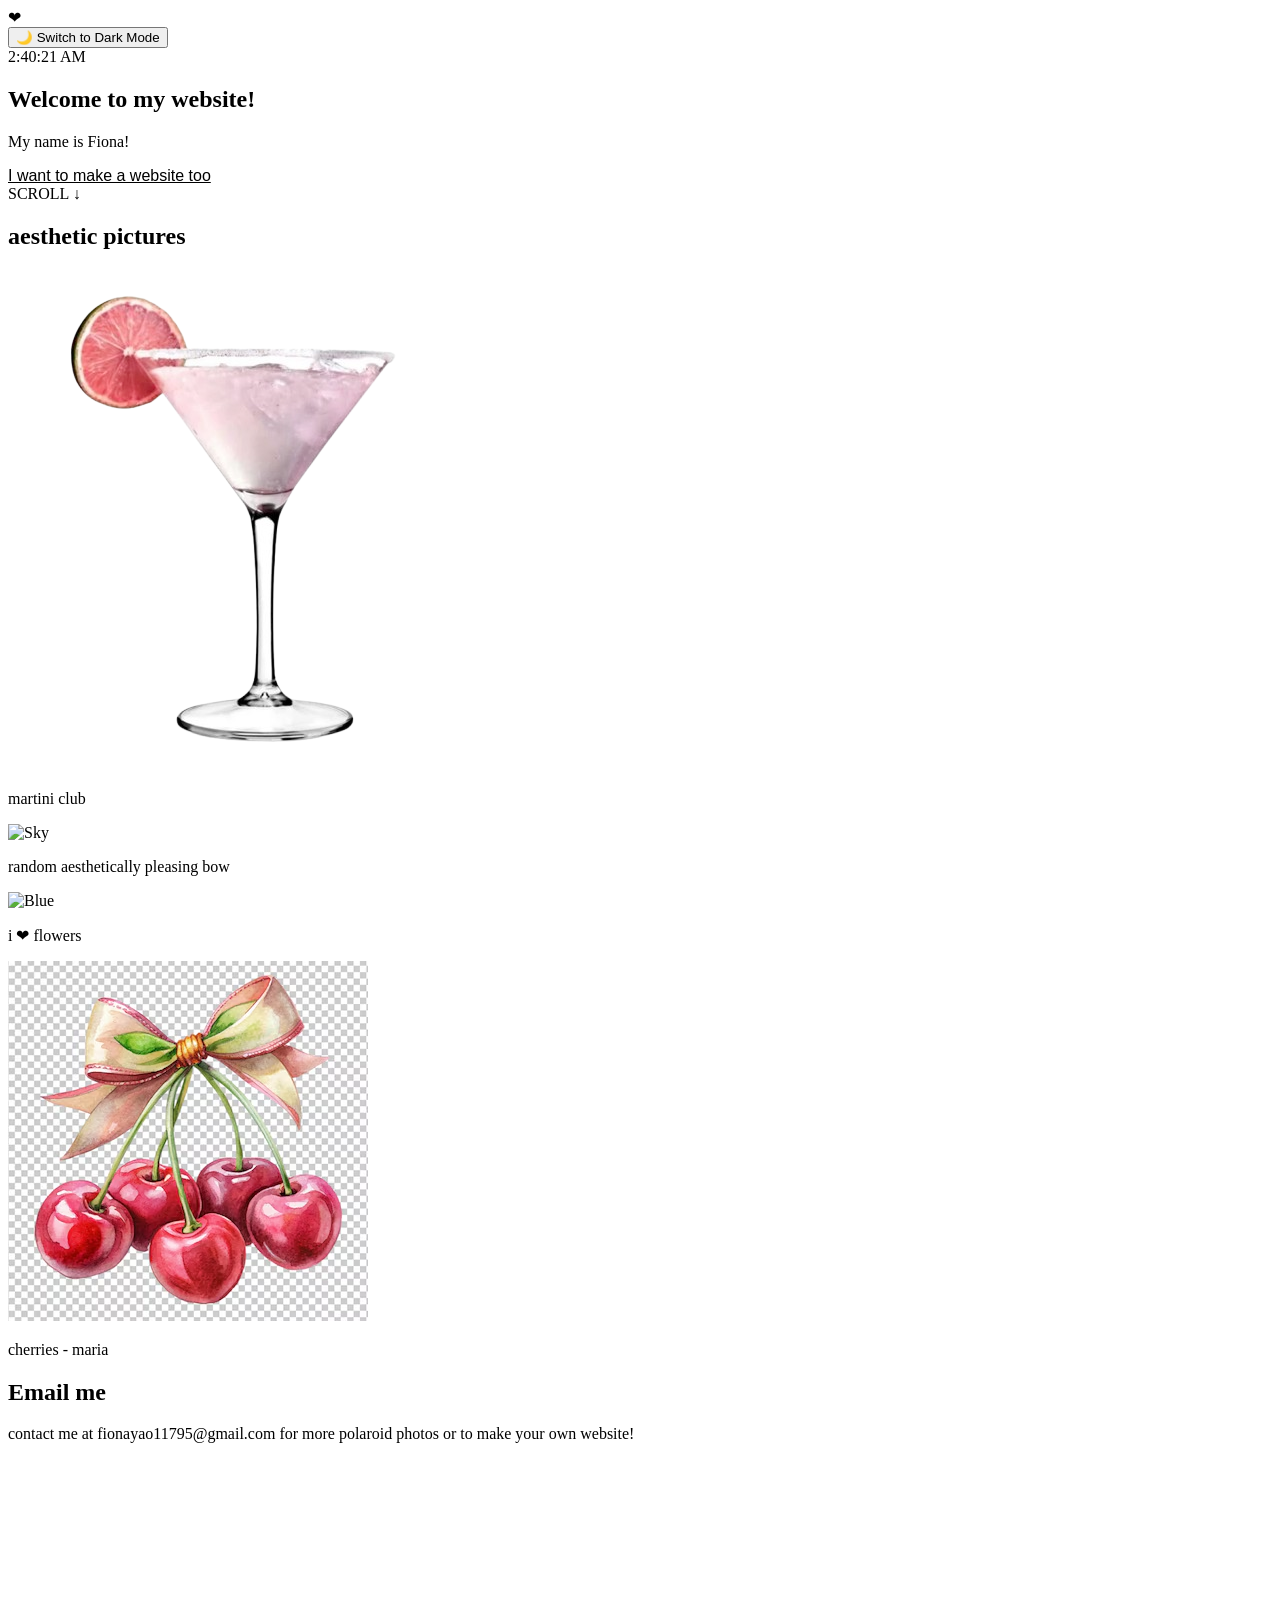
==== index.html @ e1b93226 "Update index.html" ====
<!DOCTYPE html>
<html lang="en">
<head>
    <meta charset="UTF-8">
    <title>Fiona's Website</title>
    <link rel="stylesheet" href="style.css">
    <link rel="icon" type="image/png" href="red_bow_nobg.png">
    <style>
    </style>
</head>
<body>
    <div id="heart-cursor">❤︎</div>
    <div class="theme-switch-wrapper">
    <button id="theme-toggle" class="theme-btn">🌙 Switch to Dark Mode</button>
    </div>
    <div id="digital-clock" class="glass-widget">00:00:00</div>
    <section class="bg-pink">
        <h1>Welcome to my website!</h1>
        <p>My name is Fiona!</p>
        <a href="#next" class="btn" style="font-family: Verdana, Geneva, Tahoma, sans-serif;color: black;">I want to make a website too</a>
        <div class="scroll-hint">SCROLL ↓</div>
    </section>
    <section>
        <h2>aesthetic pictures</h2>
      <div class="gallery-container">
    <!-- Polaroid 1 -->
    <div class="polaroid tilt-left">
        <img src="martini.png" alt="Summer">
        <p class="caption">martini club</p>
    </div>

    <!-- Polaroid 2 -->
    <div class="polaroid tilt-right">
        <img src="red_bow_nobg.png" alt="Sky">
        <p class="caption">random aesthetically pleasing bow</p>
    </div>

    <!-- Polaroid 3 -->
    <div class="polaroid tilt-left">
        <img src="flower.png" alt="Blue">
        <p class="caption">i ❤︎ flowers</p>
    </div>

    <!-- Polaroid 4 -->
    <div class="polaroid tilt-right">
        <img src="fourcherries_maria.png" alt="Sky">
        <p class="caption">cherries - maria</p>
    </div>

</div>
    </section>

    <section id="next" class="bg-sky">
        <div class="floating-box">
            <h2>Email me</h2>
            <p>contact me at fionayao11795@gmail.com for more polaroid photos or to make your own website!</p>
        </div>

        <div class="ocean">
  <svg class="waves" xmlns="http://www.w3.org" viewBox="0 24 150 28" preserveAspectRatio="none" shape-rendering="auto">
    <defs>
      <path id="gentle-wave" d="M-160 44c30 0 58-18 88-18s 58 18 88 18 58-18 88-18 58 18 88 18 v44h-352z" />
    </defs>
    <g class="parallax">
      <use href="#gentle-wave" x="48" y="0" fill="rgba(255,255,255,0.7" />
      <use href="#gentle-wave" x="48" y="3" fill="rgba(255,255,255,0.5)" />
      <use href="#gentle-wave" x="48" y="5" fill="rgba(255,255,255,0.3)" />
      <use href="#gentle-wave" x="48" y="7" fill="#fff" />
    </g>
  </svg>
</div>


    <script>
    const toggleBtn = document.getElementById('theme-toggle');
const body = document.body;

toggleBtn.addEventListener('click', () => {
    body.classList.toggle('dark-mode');
    
    // Update button text based on mode
    if (body.classList.contains('dark-mode')) {
        toggleBtn.innerText = "☀️ Switch to Light Mode";
    } else {
        toggleBtn.innerText = "🌙 Switch to Dark Mode";
    }
});
setInterval(() => {
    document.getElementById('digital-clock').innerText = new Date().toLocaleTimeString();
}, 1000);

const heart = document.getElementById('heart-cursor');

    document.addEventListener('mousemove', (e) => {
        // We subtract 12 (half of the 24px font size) to center it exactly
        heart.style.transform = `translate(${e.clientX - 12}px, ${e.clientY - 12}px)`;
    });

    // Optional: Make it react to buttons
    document.querySelectorAll('button, a, .btn').forEach(elem => {
        elem.addEventListener('mouseenter', () => heart.classList.add('heart-grow'));
        elem.addEventListener('mouseleave', () => heart.classList.remove('heart-grow'));
    });
    // Add this inside your existing <script>
document.querySelectorAll('.polaroid').forEach(item => {
    item.addEventListener('mouseenter', () => heart.style.fontSize = "40px");
    item.addEventListener('mouseleave', () => heart.style.fontSize = "24px");
});
    </script>
</body>
</html>
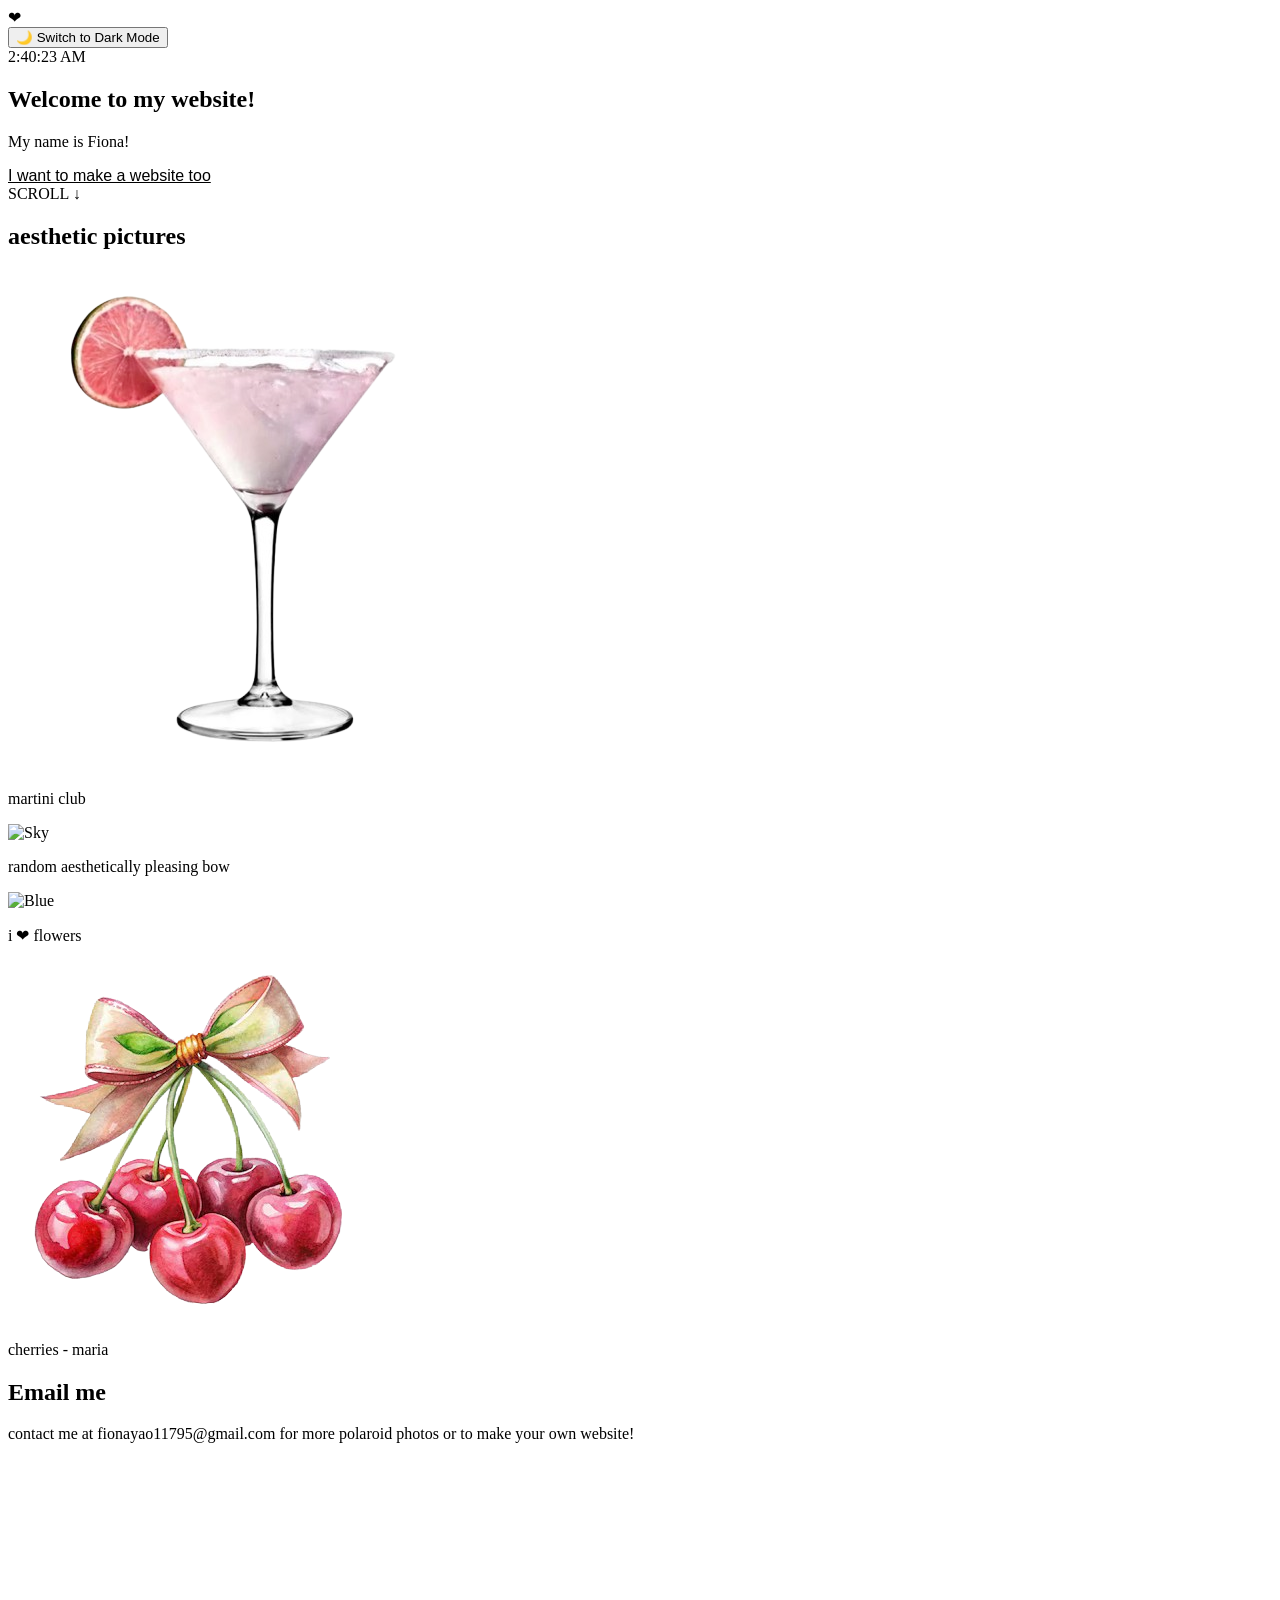
==== commit edc8806d: "Update index.html" ====
--- a/index.html
+++ b/index.html
@@ -43,7 +43,7 @@
 
     <!-- Polaroid 4 -->
     <div class="polaroid tilt-right">
-        <img src="fourcherries_maria.png" alt="Sky">
+        <img src="fourcherries_maria_nobg.png" alt="Sky">
         <p class="caption">cherries - maria</p>
     </div>
 
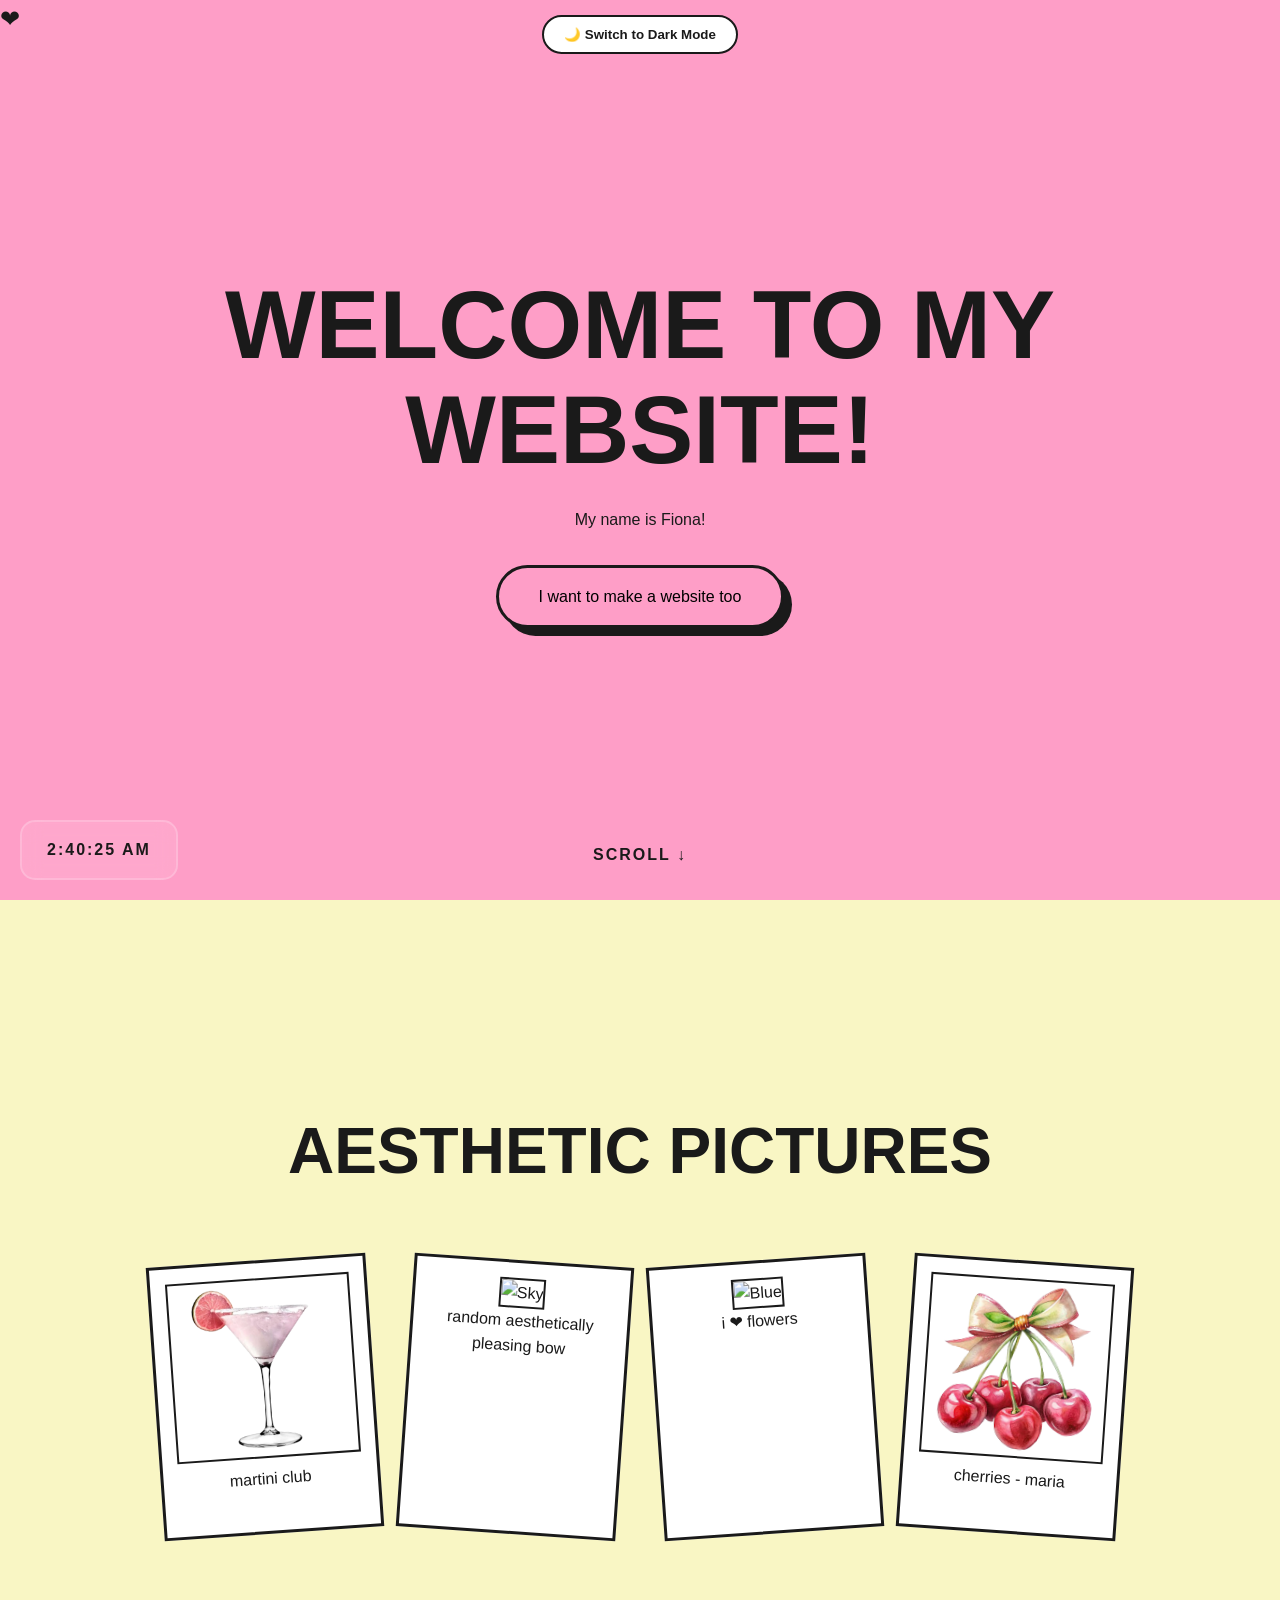
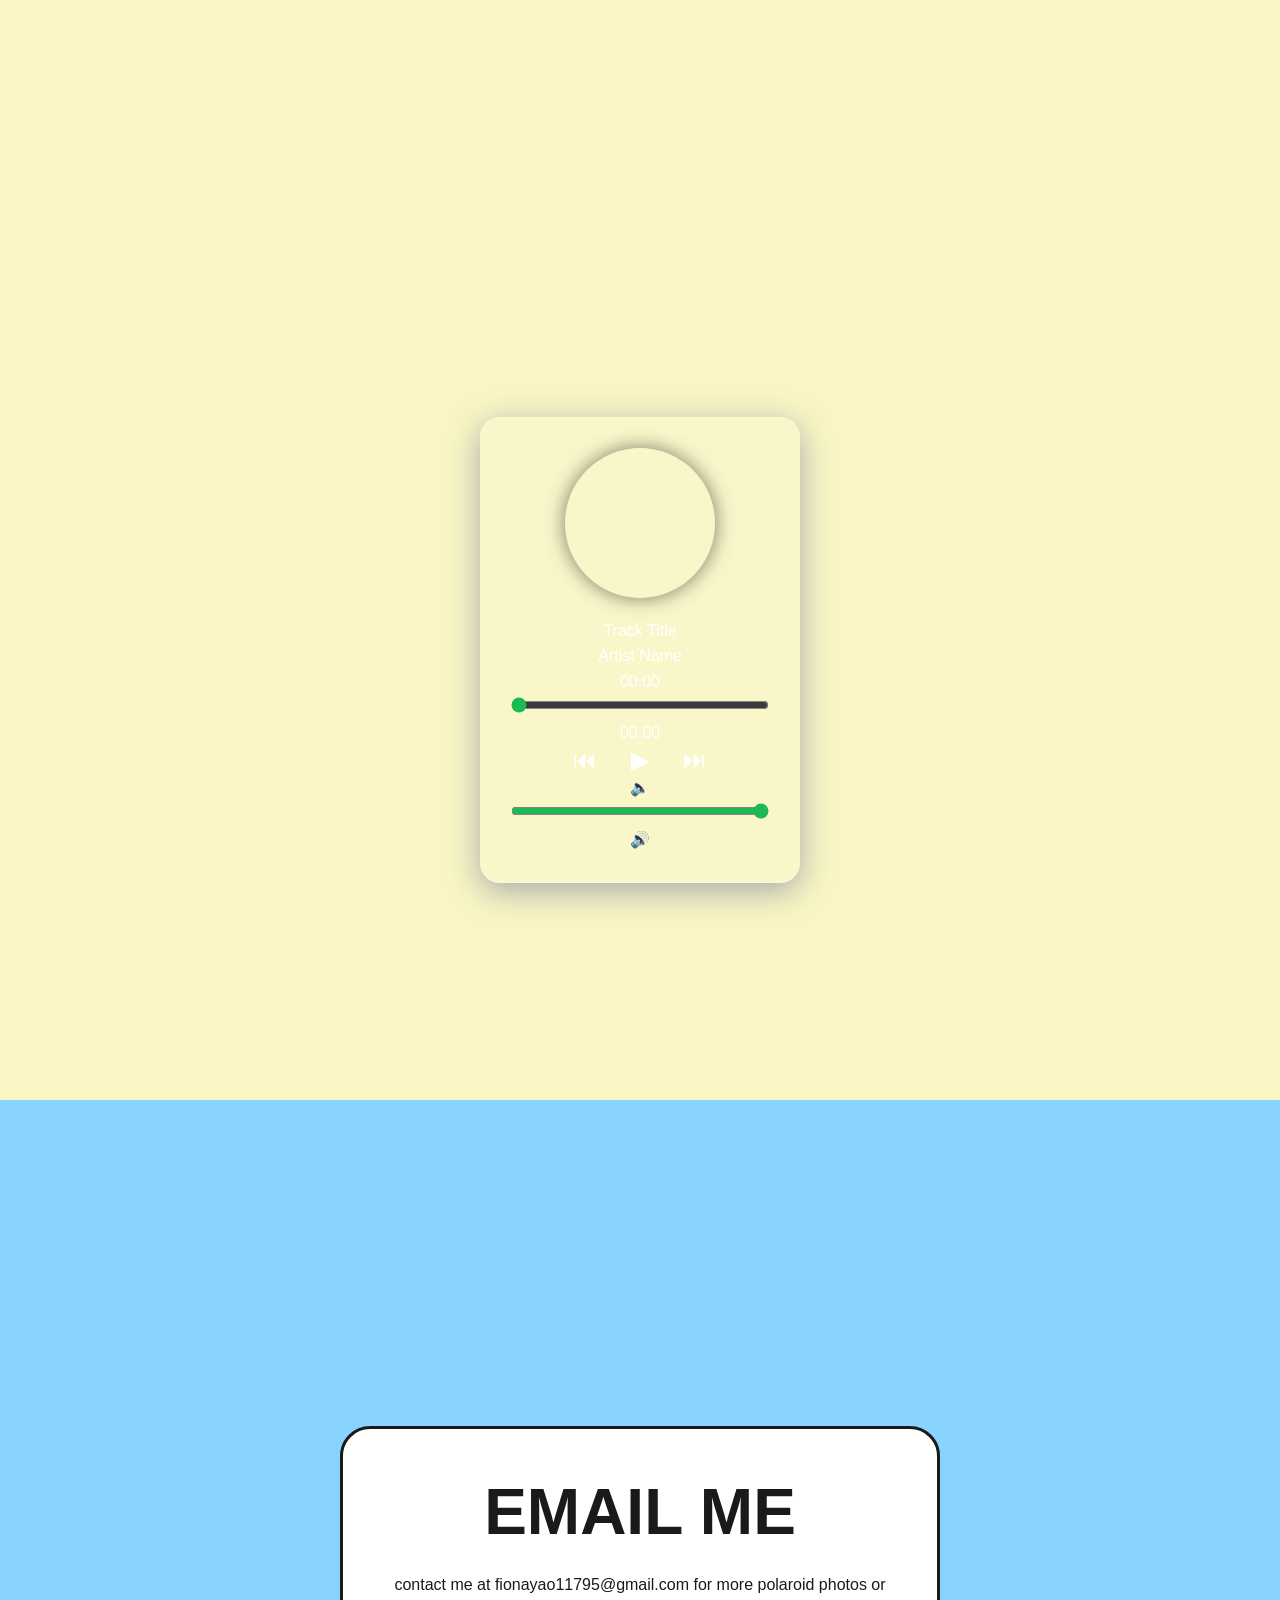
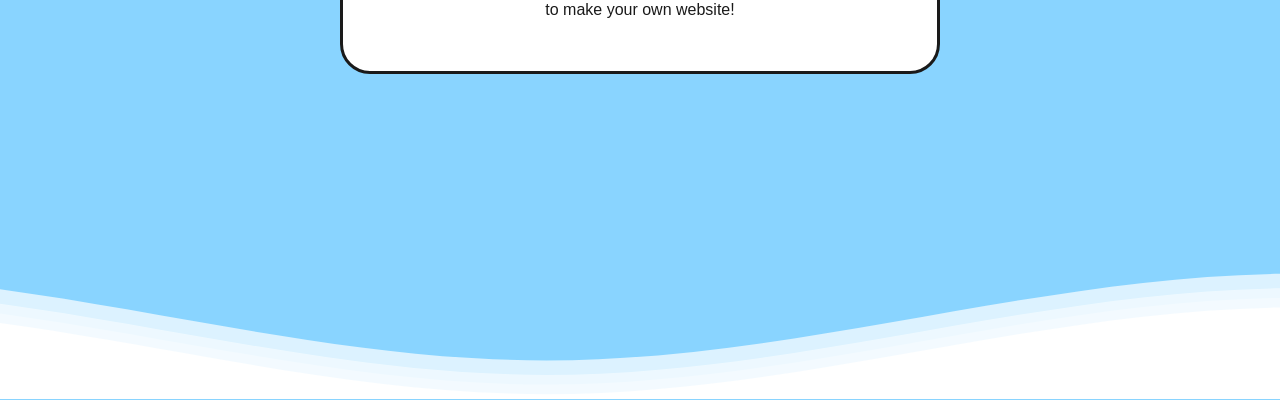
==== commit fc46178d: "Update index.html" ====
--- a/index.html
+++ b/index.html
@@ -48,6 +48,41 @@
     </div>
 
 </div>
+    </section>
+
+    <section>
+        <div class="mp3-player">
+  <!-- Track Info -->
+  <div class="details">
+    <div class="track-art"></div>
+    <div class="track-name">Track Title</div>
+    <div class="track-artist">Artist Name</div>
+  </div>
+
+  <!-- Progress Bar & Time -->
+  <div class="slider-container">
+    <span id="current-time">00:00</span>
+    <input type="range" id="seek-slider" min="0" max="100" value="0">
+    <span id="duration-time">00:00</span>
+  </div>
+
+  <!-- Controls -->
+  <div class="buttons">
+    <button id="prev-btn">⏮</button>
+    <button id="playpause-btn">▶</button>
+    <button id="next-btn">⏭</button>
+  </div>
+
+  <!-- Volume -->
+  <div class="volume-container">
+    <span>🔈</span>
+    <input type="range" id="volume-slider" min="0" max="100" value="100">
+    <span>🔊</span>
+  </div>
+
+  <audio id="main-audio" src="your-song.mp3"></audio>
+</div>
+
     </section>
 
     <section id="next" class="bg-sky">
@@ -106,6 +141,53 @@
     item.addEventListener('mouseenter', () => heart.style.fontSize = "40px");
     item.addEventListener('mouseleave', () => heart.style.fontSize = "24px");
 });
+    const audio = document.getElementById('main-audio');
+const playBtn = document.getElementById('playpause-btn');
+const seekSlider = document.getElementById('seek-slider');
+const volumeSlider = document.getElementById('volume-slider');
+const currentTimeDisplay = document.getElementById('current-time');
+const durationDisplay = document.getElementById('duration-time');
+
+// Play/Pause toggle
+playBtn.addEventListener('click', () => {
+    if (audio.paused) {
+        audio.play();
+        playBtn.textContent = '⏸';
+    } else {
+        audio.pause();
+        playBtn.textContent = '▶';
+    }
+});
+
+// Update seek slider and time as song plays
+audio.addEventListener('timeupdate', () => {
+    const position = audio.currentTime / audio.duration;
+    seekSlider.value = position * 100;
+    
+    // Format time (MM:SS)
+    let curMins = Math.floor(audio.currentTime / 60);
+    let curSecs = Math.floor(audio.currentTime - curMins * 60);
+    currentTimeDisplay.textContent = `${curMins}:${curSecs < 10 ? '0' + curSecs : curSecs}`;
+});
+
+// Seek when user drags slider
+seekSlider.addEventListener('input', () => {
+    const seekTo = audio.duration * (seekSlider.value / 100);
+    audio.currentTime = seekTo;
+});
+
+// Volume control
+volumeSlider.addEventListener('input', () => {
+    audio.volume = volumeSlider.value / 100;
+});
+
+// Load duration once metadata is ready
+audio.addEventListener('loadedmetadata', () => {
+    let durMins = Math.floor(audio.duration / 60);
+    let durSecs = Math.floor(audio.duration - durMins * 60);
+    durationDisplay.textContent = `${durMins}:${durSecs < 10 ? '0' + durSecs : durSecs}`;
+});
+
     </script>
 </body>
 </html>
--- a/style.css
+++ b/style.css
@@ -0,0 +1,320 @@
+/* 1. FIXED FONT IMPORT */
+@import url('https://fonts.googleapis.com');
+
+/* 2. VARIABLES & DARK MODE LOGIC */
+:root {
+    --bg-color: #F9F6C4;
+    --text-color: #1a1a1a;
+    --card-bg: #ffffff;
+    --pink-bg: #FE9EC7; /* Pink for Light Mode */
+    --sky-bg: #89D4FF;
+    --blue-bg: #44ACFF;
+    --dark: #1a1a1a;
+}
+
+body.dark-mode {
+    --bg-color: #1a1a1a;
+    --text-color: #F9F6C4;
+    --card-bg: #2d2d2d;
+    --pink-bg: #8c4a65; /* Darker Pink for Dark Mode */
+    --sky-bg: #3b5d70;  /* Darker Sky for Dark Mode */
+    --blue-bg: #1e4a6e;
+    --dark: #F9F6C4;
+}
+
+
+/* 3. RESET & BASE */
+* {
+    margin: 0;
+    padding: 0;
+    box-sizing: border-box;
+}
+
+html {
+    scroll-behavior: smooth;
+}
+
+body {
+    background-color: var(--bg-color);
+    color: var(--text-color);
+    font-family: 'DM Sans', sans-serif;
+    line-height: 1.6;
+    text-align: center;
+    transition: background-color 0.3s, color 0.3s;
+}
+
+/* 4. THEME TOGGLE UI (Top of page)*/ 
+.theme-switch-wrapper {
+    position: fixed;
+    top: 0;
+    width: 100%;
+    padding: 15px;
+    z-index: 1000;
+    display: flex;
+    justify-content: center;
+}
+
+.theme-btn {
+    padding: 10px 20px;
+    cursor: pointer;
+    border-radius: 50px;
+    border: 2px solid var(--dark);
+    background: var(--card-bg);
+    color: var(--text-color);
+    font-family: 'DM Sans', sans-serif;
+    font-weight: bold;
+    transition: 0.3s;
+}
+
+/* 5. HEADINGS */
+h1, h2, h3 {
+    font-family: 'Climate Crisis', sans-serif;
+    text-transform: uppercase;
+    color: var(--blue);
+    margin-bottom: 1.5rem;
+    line-height: 1.1;
+}
+
+h1 { font-size: clamp(3rem, 10vw, 6rem); }
+h2 { font-size: clamp(2rem, 6vw, 4rem); color: var(--pink); }
+
+/* 6. THE BUTTON (Your Original Styling) */
+.btn {
+    display: inline-block;
+    margin-top: 2rem;
+    padding: 1rem 2.5rem;
+    font-family: 'Climate Crisis', sans-serif;
+    background-color: var(--pink-bg);
+    color: white;
+    text-decoration: none;
+    border-radius: 50px;
+    border: 3px solid var(--dark); /* Linked to theme */
+    box-shadow: 8px 8px 0px var(--dark); /* Linked to theme */
+    transition: all 0.3s cubic-bezier(0.175, 0.885, 0.32, 1.275);
+    cursor: pointer;
+}
+
+.btn:hover {
+    transform: scale(1.1) rotate(-3deg);
+    background-color: var(--sky-bg);
+    box-shadow: 12px 12px 0px var(--dark);
+    color: var(--text-color);
+}
+
+/* 7. LAYOUT & EFFECTS */
+section {
+    min-height: 100vh;
+    display: flex;
+    flex-direction: column;
+    justify-content: center;
+    align-items: center;
+    padding: 2rem;
+    position: relative;
+    background-color: var(--bg-color); /* Default */
+    transition: background-color 0.3s;
+}
+
+/* Specific Section Colors that respond to Dark Mode */
+.bg-pink { background-color: var(--pink-bg); }
+.bg-sky  { background-color: var(--sky-bg); }
+.bg-blue { background-color: var(--blue-bg); color: white; }
+@keyframes float {
+    0%, 100% { transform: translateY(0px); }
+    50% { transform: translateY(-20px); }
+}
+
+.floating-box {
+    background: var(--card-bg);
+    padding: 3rem;
+    border-radius: 30px;
+    box-shadow: 20px 20px 0px var(--blue);
+    border: 3px solid var(--dark);
+    max-width: 600px;
+    animation: float 4s ease-in-out infinite;
+}
+
+.scroll-hint {
+    position: absolute;
+    bottom: 2rem;
+    font-family: 'DM Sans', sans-serif;
+    font-weight: 900;
+    letter-spacing: 2px;
+    color: var(--text-color);
+    animation: bounce 2s infinite;
+}
+
+@keyframes bounce {
+    0%, 20%, 50%, 80%, 100% { transform: translateY(0); }
+    40% { transform: translateY(-10px); }
+}
+
+/* Container for the waves */
+.ocean {
+  width: 100%;
+  position: absolute;
+  bottom: 0;
+  left: 0;
+  background: transparent;
+}
+
+.waves {
+  position: relative;
+  width: 100%;
+  height: 15vh; /* Height of the wave line */
+  margin-bottom: -7px; /* Fixes tiny gaps at the bottom */
+  min-height: 100px;
+  max-height: 150px;
+}
+
+/* Animation for the wave layers */
+.parallax > use {
+  animation: move-forever 25s cubic-bezier(.55,.5,.45,.5) infinite;
+}
+
+/* Different speeds for each layer */
+.parallax > use:nth-child(1) { animation-delay: -2s; animation-duration: 7s; }
+.parallax > use:nth-child(2) { animation-delay: -3s; animation-duration: 10s; }
+.parallax > use:nth-child(3) { animation-delay: -4s; animation-duration: 13s; }
+.parallax > use:nth-child(4) { animation-delay: -5s; animation-duration: 20s; }
+
+@keyframes move-forever {
+  0% { transform: translate3d(-90px, 0, 0); }
+  100% { transform: translate3d(85px, 0, 0); }
+}
+
+/* DARK MODE FIX: Make the water match your theme background */
+body.dark-mode .parallax > use:nth-child(4) {
+  fill: var(--bg-color); /* The solid bottom wave matches the background */
+}
+body.dark-mode .parallax > use:nth-child(1),
+body.dark-mode .parallax > use:nth-child(2),
+body.dark-mode .parallax > use:nth-child(3) {
+  fill: rgba(255, 255, 255, 0.1); /* Subtle highlights in dark mode */
+}
+
+/* This container must wrap your whole page content or be a sibling to your sections */
+.scroll-track {
+    position: absolute;
+    top: 0;
+    right: 30px; /* Distance from the right edge */
+    height: 100%; /* Matches total height of all sections */
+    width: 60px;
+    pointer-events: none; /* Allows clicking things behind the track */
+}
+@keyframes glow-pulse {
+    0% { text-shadow: 0 0 5px var(--glow-color); }
+    50% { text-shadow: 0 0 20px var(--glow-color), 0 0 30px var(--glow-color); }
+    100% { text-shadow: 0 0 5px var(--glow-color); }
+}
+.glass-widget {
+    position: fixed;
+    bottom: 20px;
+    left: 20px;
+    padding: 15px 25px;
+    background: rgba(255, 255, 255, 0.1);
+    backdrop-filter: blur(10px);
+    border: 2px solid rgba(255, 255, 255, 0.2);
+    border-radius: 15px;
+    font-family: 'DM Sans', sans-serif;
+    font-weight: bold;
+    color: var(--text-color);
+    letter-spacing: 2px;
+    z-index: 1000;
+}
+
+#heart-cursor {
+    position: fixed;
+    top: 0;
+    left: 0;
+    font-size: 24px; /* Adjust size here */
+    pointer-events: none; /* Crucial: allows clicking through the heart */
+    z-index: 999999;
+    user-select: none;
+    /* This makes the movement feel "buttery" smooth */
+    transition: transform 0.1s linear; 
+    display: flex;
+    justify-content: center;
+    align-items: center;
+}
+
+/* Optional: Make the heart grow when hovering over any button or link */
+.heart-grow {
+    transform: scale(2);
+    filter: drop-shadow(0 0 10px var(--pink));
+}
+
+/* Container to align them side-by-side */
+.gallery-container {
+    display: flex;
+    flex-wrap: wrap; /* Allows them to wrap to the next line on mobile */
+    justify-content: center;
+    gap: 30px; /* Space between photos */
+    padding: 50px;
+}
+
+.polaroid {
+    background: white;
+    padding: 15px 15px 40px 15px;
+    border: 3px solid var(--dark);
+    box-shadow: 10px 10px 0px var(--pink);
+    transition: 0.3s cubic-bezier(0.175, 0.885, 0.32, 1.275);
+    width: 220px; /* Adjusted size to fit more */
+}
+
+/* Different tilts for variety */
+.tilt-left { transform: rotate(-4deg); }
+.tilt-right { transform: rotate(4deg); }
+
+.polaroid:hover {
+    transform: rotate(0deg) scale(1.1); /* Straightens and grows */
+    box-shadow: 15px 15px 0px var(--sky);
+    z-index: 10; /* Brings the hovered one to the front */
+}
+
+.polaroid img { 
+    width: 100%; 
+    height: 180px; 
+    object-fit: cover; /* Keeps images from looking squished */
+    border: 2px solid var(--dark); 
+}
+.mp3-player {
+  background: rgba(255, 255, 255, 0.1);
+  backdrop-filter: blur(10px);
+  border: 1px solid rgba(255, 255, 255, 0.2);
+  border-radius: 20px;
+  padding: 30px;
+  width: 320px;
+  text-align: center;
+  color: white;
+  box-shadow: 0 8px 32px 0 rgba(31, 38, 135, 0.37);
+}
+
+.track-art {
+  width: 150px;
+  height: 150px;
+  background-image: url('cover.jpg');
+  background-size: cover;
+  margin: 0 auto 20px;
+  border-radius: 50%;
+  box-shadow: 0 0 20px rgba(0,0,0,0.5);
+}
+
+input[type="range"] {
+  width: 100%;
+  cursor: pointer;
+  accent-color: #1db954; /* Branding color */
+}
+
+.buttons button {
+  background: none;
+  border: none;
+  color: white;
+  font-size: 24px;
+  margin: 0 15px;
+  cursor: pointer;
+  transition: transform 0.2s;
+}
+
+.buttons button:hover {
+  transform: scale(1.2);
+}
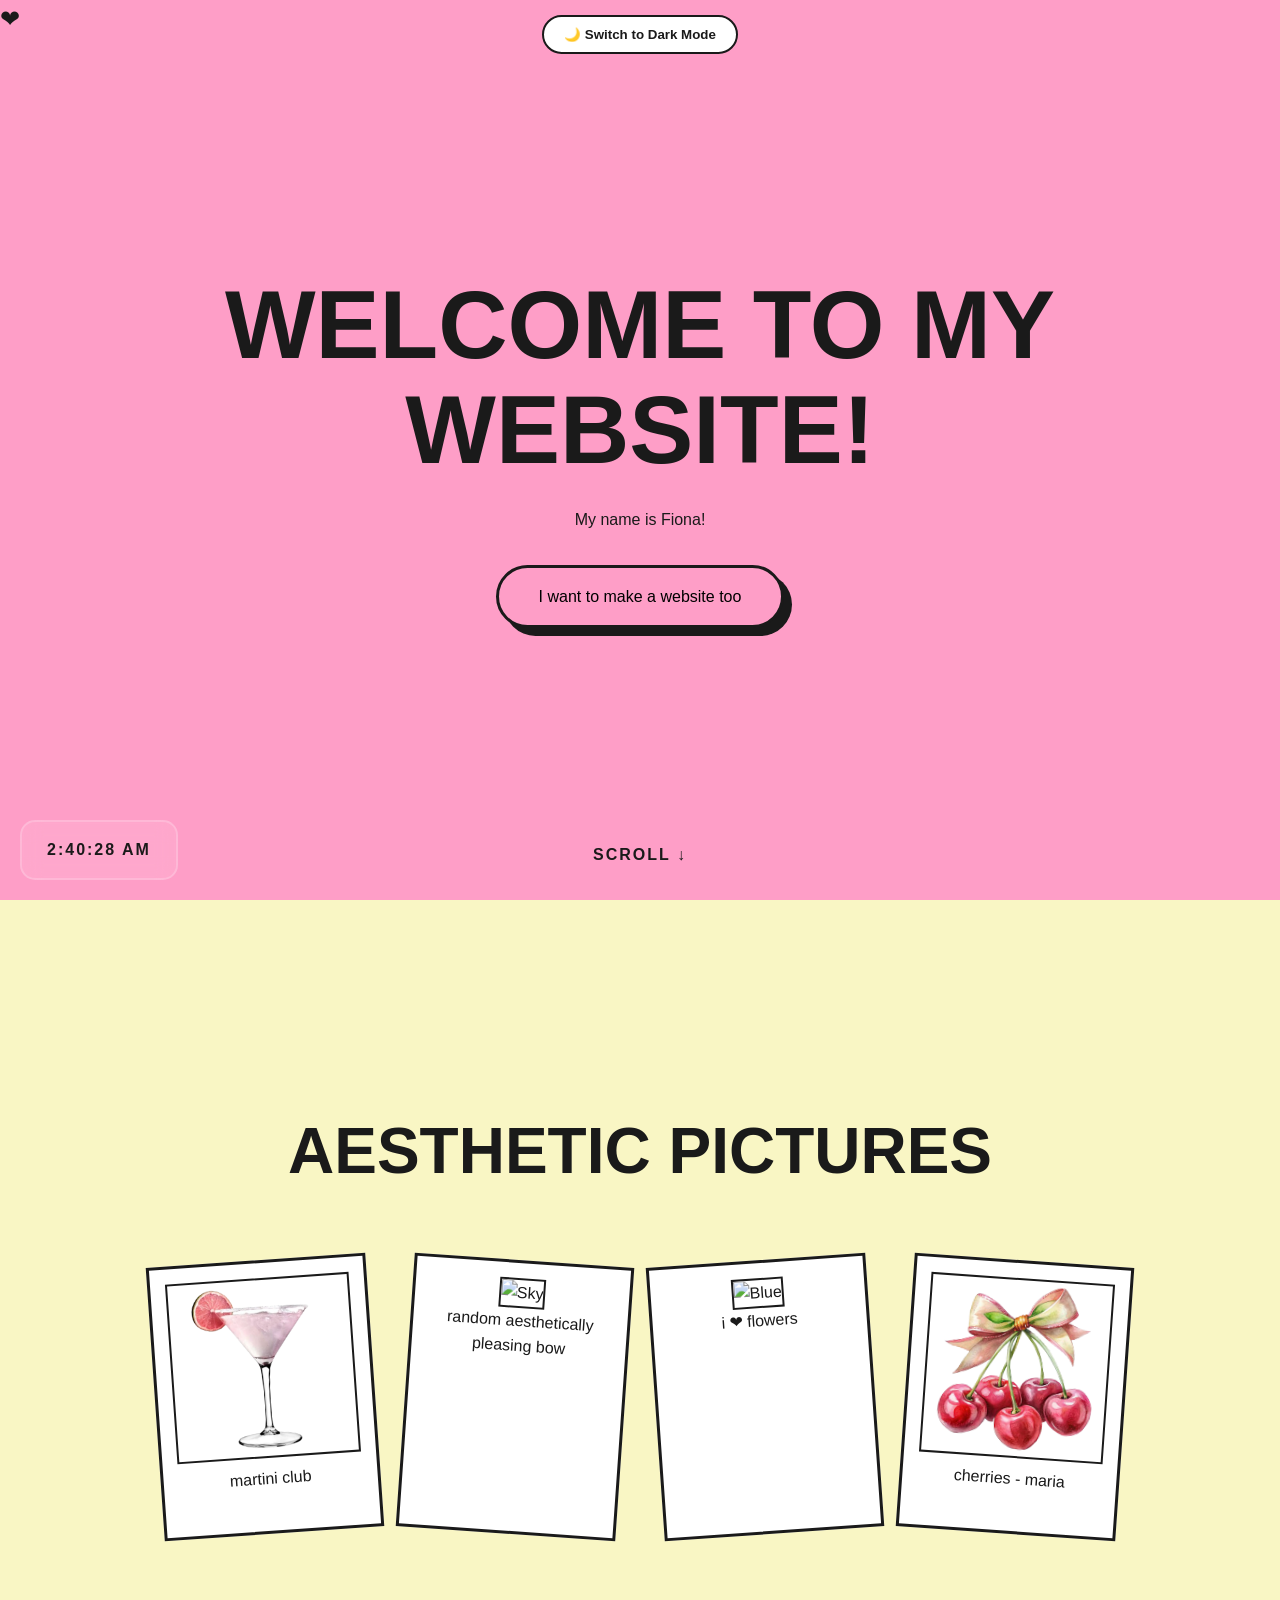
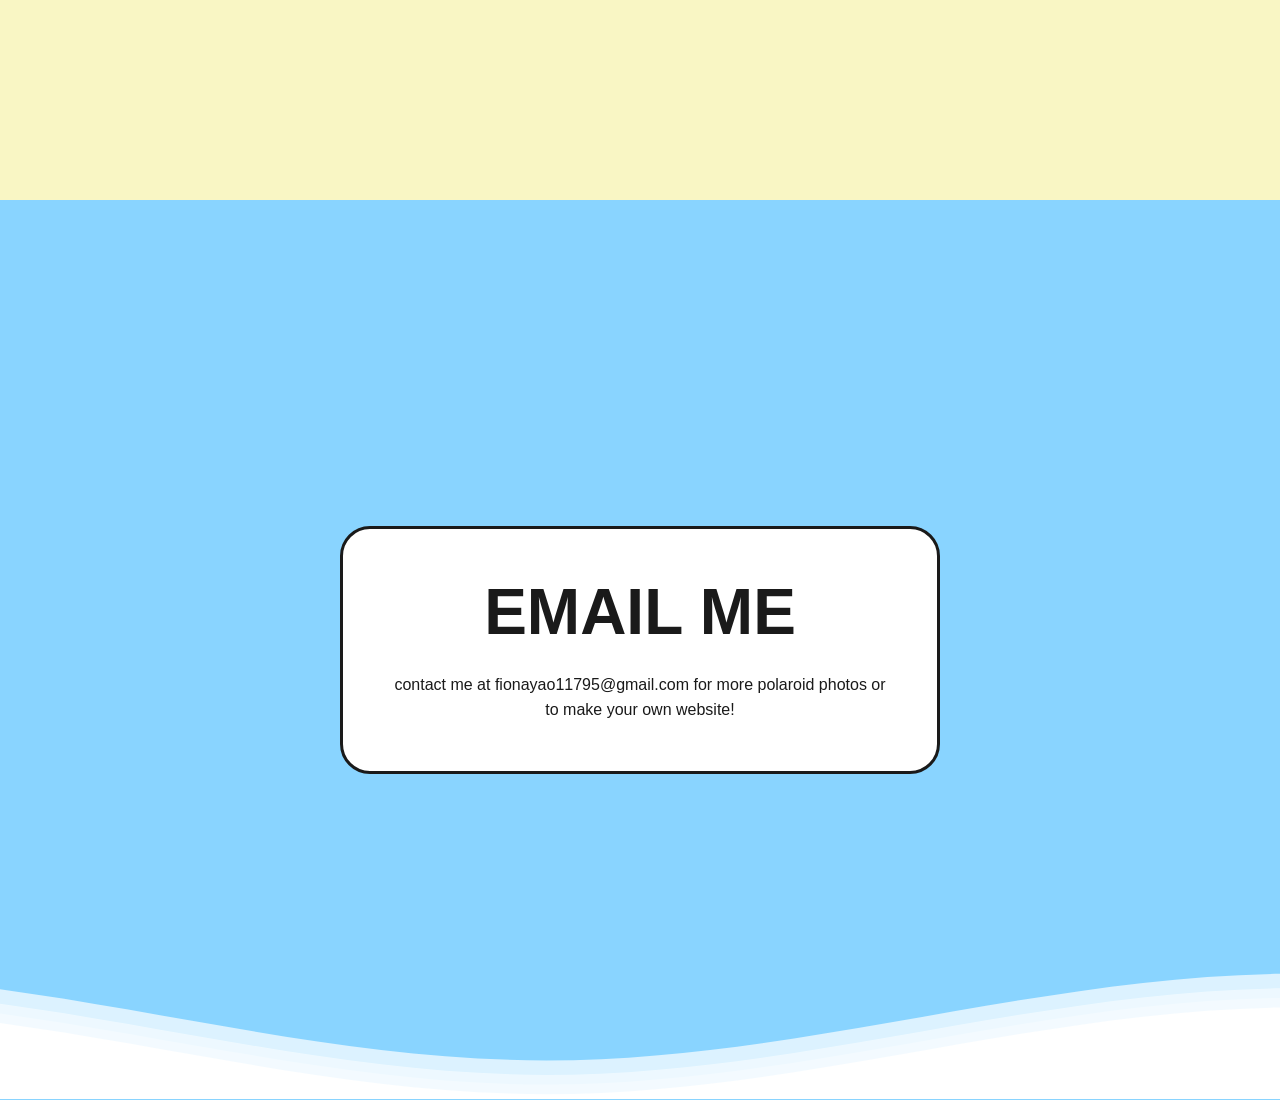
==== commit 67b7bfd6: "Update index.html" ====
--- a/index.html
+++ b/index.html
@@ -48,41 +48,6 @@
     </div>
 
 </div>
-    </section>
-
-    <section>
-        <div class="mp3-player">
-  <!-- Track Info -->
-  <div class="details">
-    <div class="track-art"></div>
-    <div class="track-name">Track Title</div>
-    <div class="track-artist">Artist Name</div>
-  </div>
-
-  <!-- Progress Bar & Time -->
-  <div class="slider-container">
-    <span id="current-time">00:00</span>
-    <input type="range" id="seek-slider" min="0" max="100" value="0">
-    <span id="duration-time">00:00</span>
-  </div>
-
-  <!-- Controls -->
-  <div class="buttons">
-    <button id="prev-btn">⏮</button>
-    <button id="playpause-btn">▶</button>
-    <button id="next-btn">⏭</button>
-  </div>
-
-  <!-- Volume -->
-  <div class="volume-container">
-    <span>🔈</span>
-    <input type="range" id="volume-slider" min="0" max="100" value="100">
-    <span>🔊</span>
-  </div>
-
-  <audio id="main-audio" src="your-song.mp3"></audio>
-</div>
-
     </section>
 
     <section id="next" class="bg-sky">
@@ -141,52 +106,6 @@
     item.addEventListener('mouseenter', () => heart.style.fontSize = "40px");
     item.addEventListener('mouseleave', () => heart.style.fontSize = "24px");
 });
-    const audio = document.getElementById('main-audio');
-const playBtn = document.getElementById('playpause-btn');
-const seekSlider = document.getElementById('seek-slider');
-const volumeSlider = document.getElementById('volume-slider');
-const currentTimeDisplay = document.getElementById('current-time');
-const durationDisplay = document.getElementById('duration-time');
-
-// Play/Pause toggle
-playBtn.addEventListener('click', () => {
-    if (audio.paused) {
-        audio.play();
-        playBtn.textContent = '⏸';
-    } else {
-        audio.pause();
-        playBtn.textContent = '▶';
-    }
-});
-
-// Update seek slider and time as song plays
-audio.addEventListener('timeupdate', () => {
-    const position = audio.currentTime / audio.duration;
-    seekSlider.value = position * 100;
-    
-    // Format time (MM:SS)
-    let curMins = Math.floor(audio.currentTime / 60);
-    let curSecs = Math.floor(audio.currentTime - curMins * 60);
-    currentTimeDisplay.textContent = `${curMins}:${curSecs < 10 ? '0' + curSecs : curSecs}`;
-});
-
-// Seek when user drags slider
-seekSlider.addEventListener('input', () => {
-    const seekTo = audio.duration * (seekSlider.value / 100);
-    audio.currentTime = seekTo;
-});
-
-// Volume control
-volumeSlider.addEventListener('input', () => {
-    audio.volume = volumeSlider.value / 100;
-});
-
-// Load duration once metadata is ready
-audio.addEventListener('loadedmetadata', () => {
-    let durMins = Math.floor(audio.duration / 60);
-    let durSecs = Math.floor(audio.duration - durMins * 60);
-    durationDisplay.textContent = `${durMins}:${durSecs < 10 ? '0' + durSecs : durSecs}`;
-});
 
     </script>
 </body>
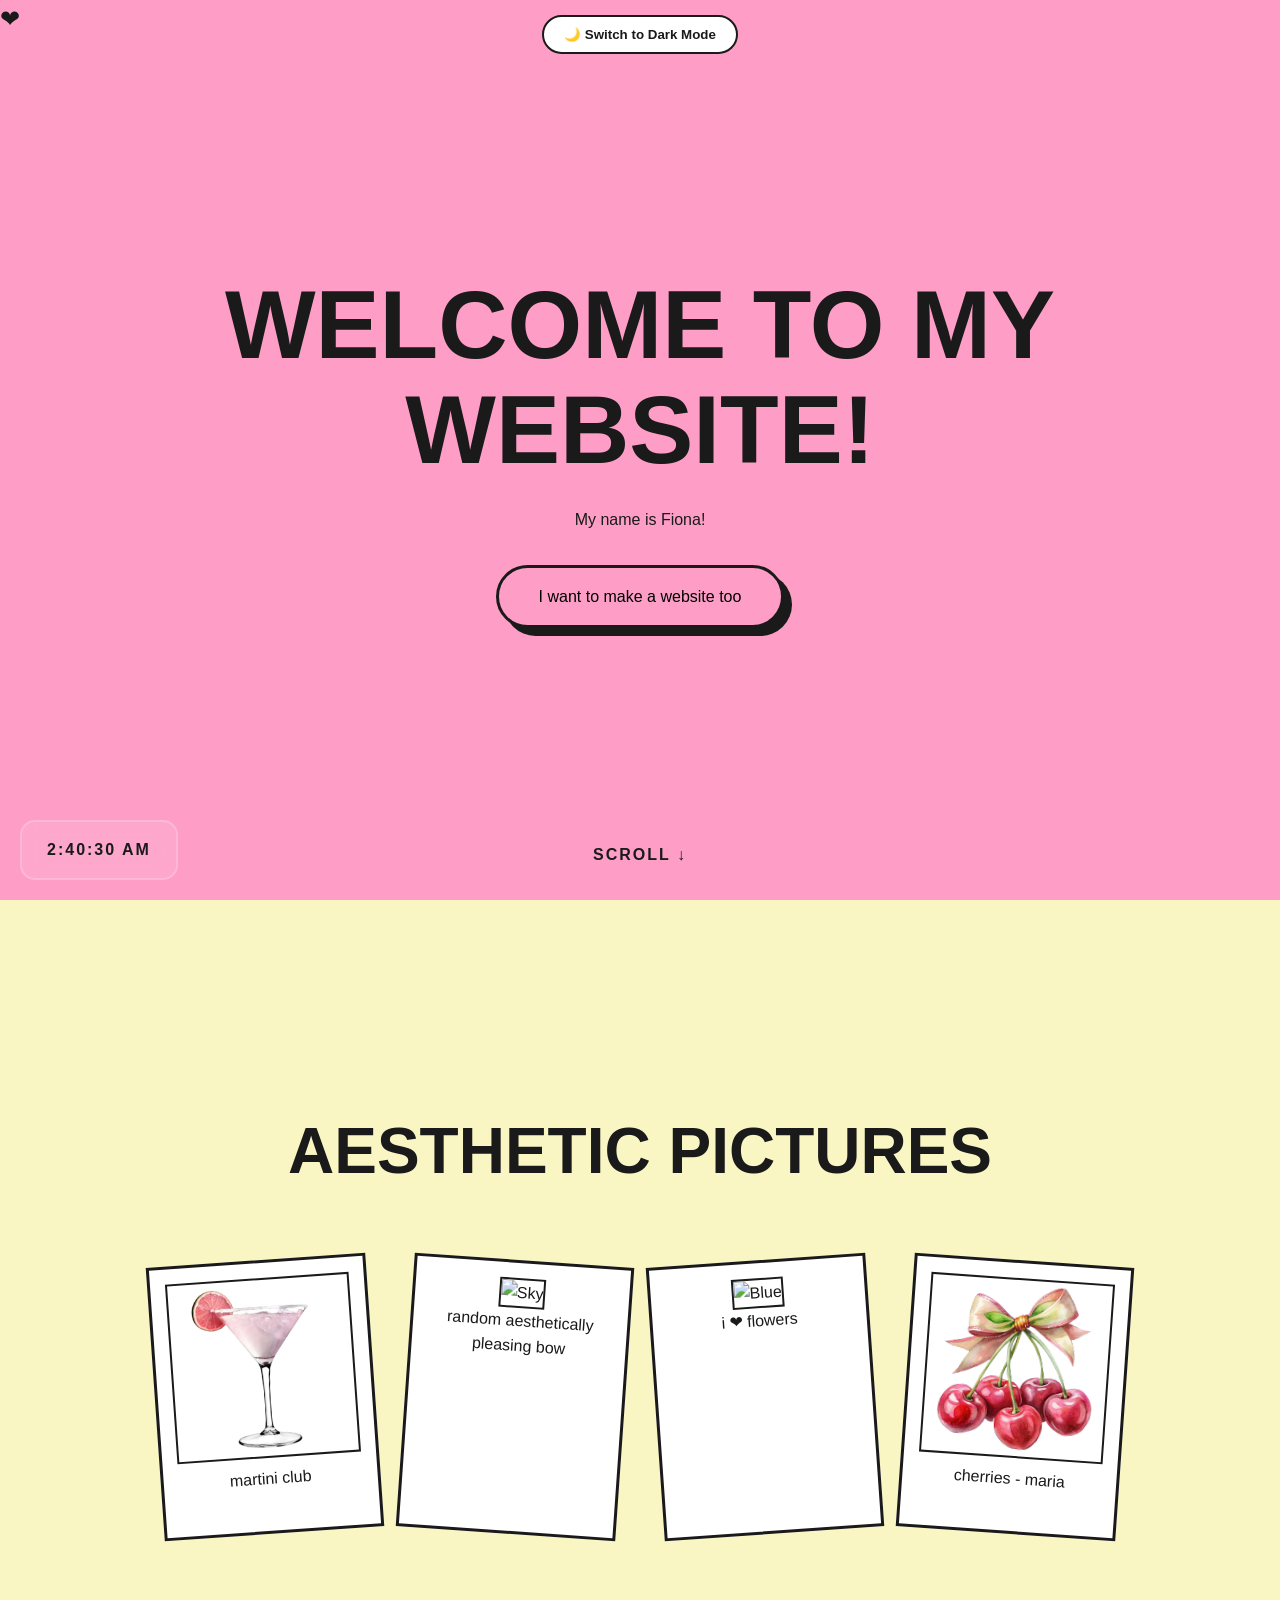
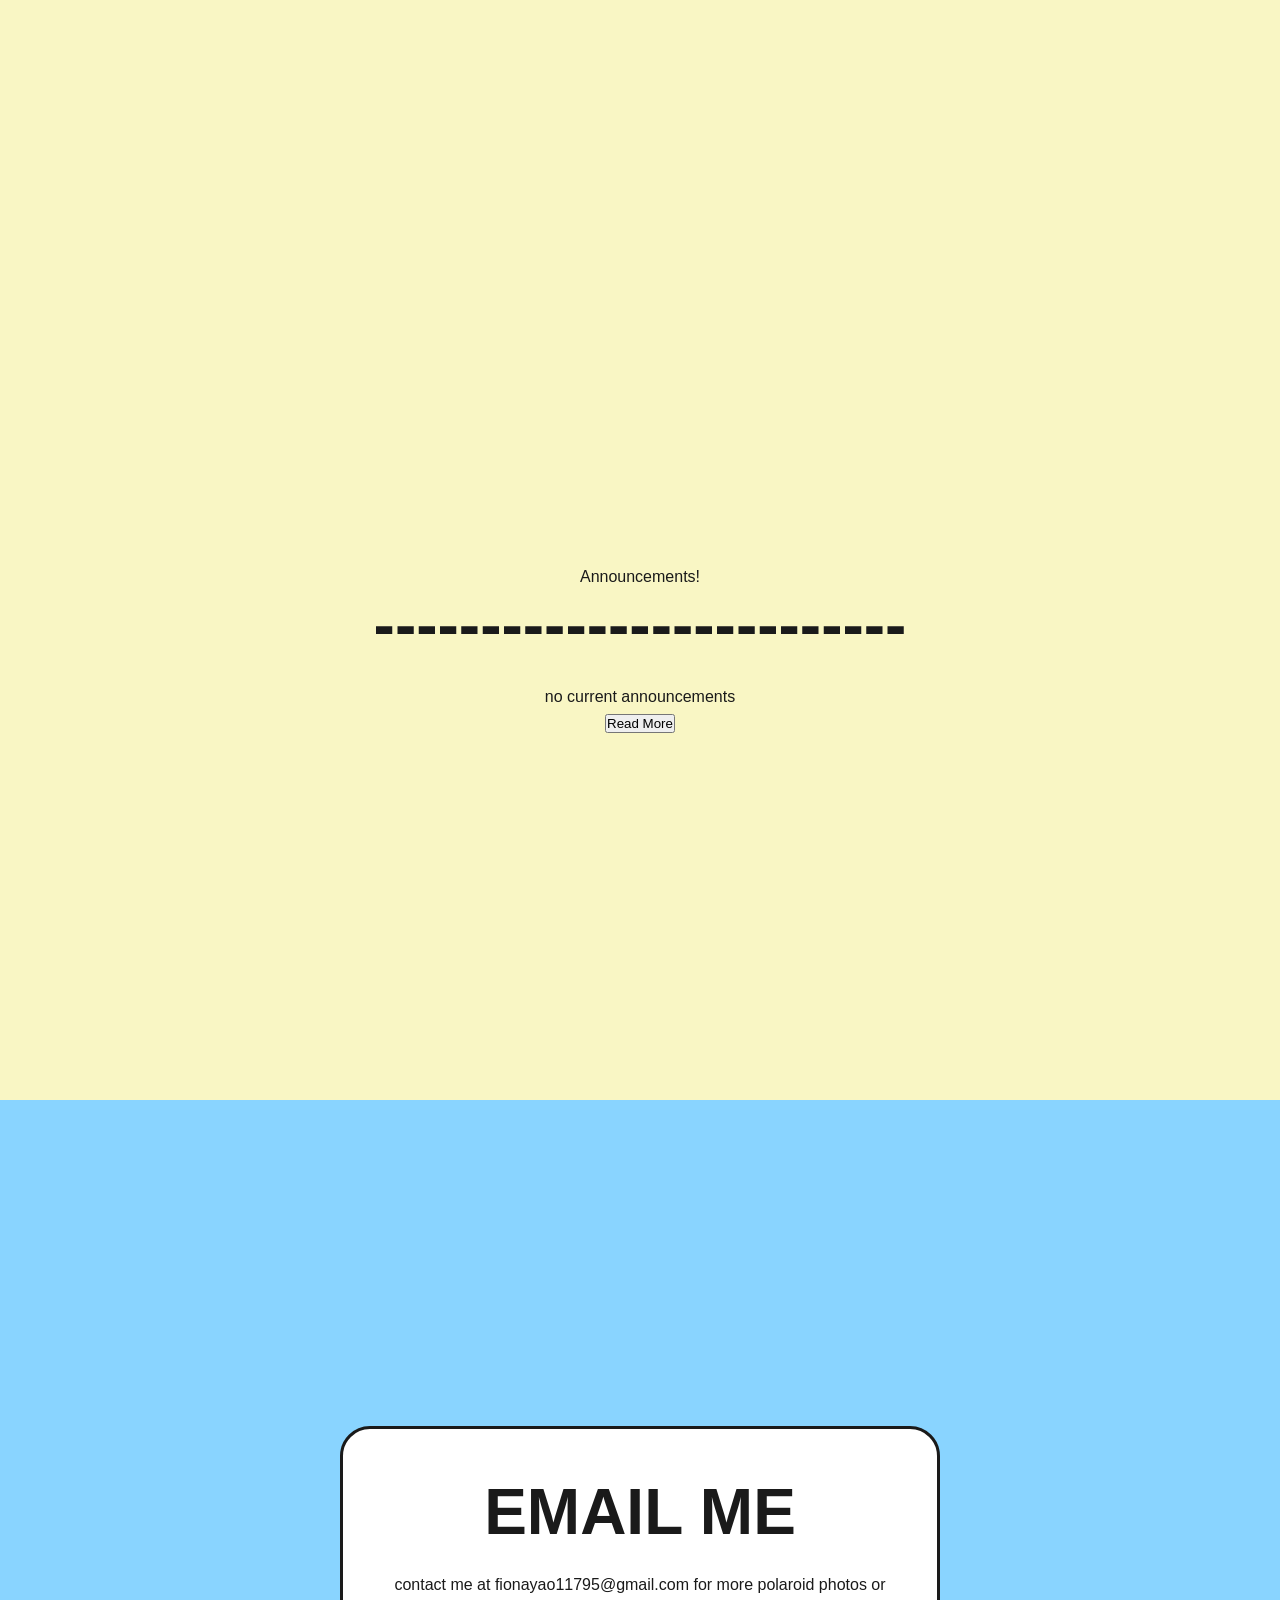
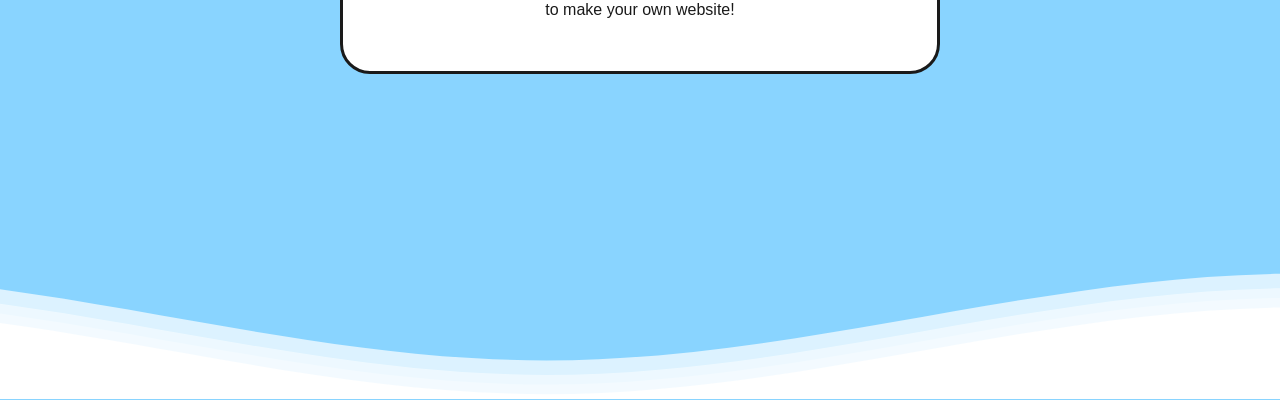
==== commit 0cf961a9: "Update index.html" ====
--- a/index.html
+++ b/index.html
@@ -49,6 +49,15 @@
 
 </div>
     </section>
+
+    <section class="glass-announcement,bg-pink" data-tilt data-tilt-max="10" data-tilt-speed="400" data-tilt-glare data-tilt-max-glare="0.3">
+  <div class="announcement-content">
+    <span class="badge">Announcements!</span>
+    <h2>-------------------------</h2>
+    <p>no current announcements</p>
+    <button class="glass-btn">Read More</button>
+  </div>
+</section>
 
     <section id="next" class="bg-sky">
         <div class="floating-box">
@@ -106,7 +115,7 @@
     item.addEventListener('mouseenter', () => heart.style.fontSize = "40px");
     item.addEventListener('mouseleave', () => heart.style.fontSize = "24px");
 });
-
     </script>
+    <script src="https://cdnjs.cloudflare.com"></script>
 </body>
 </html>
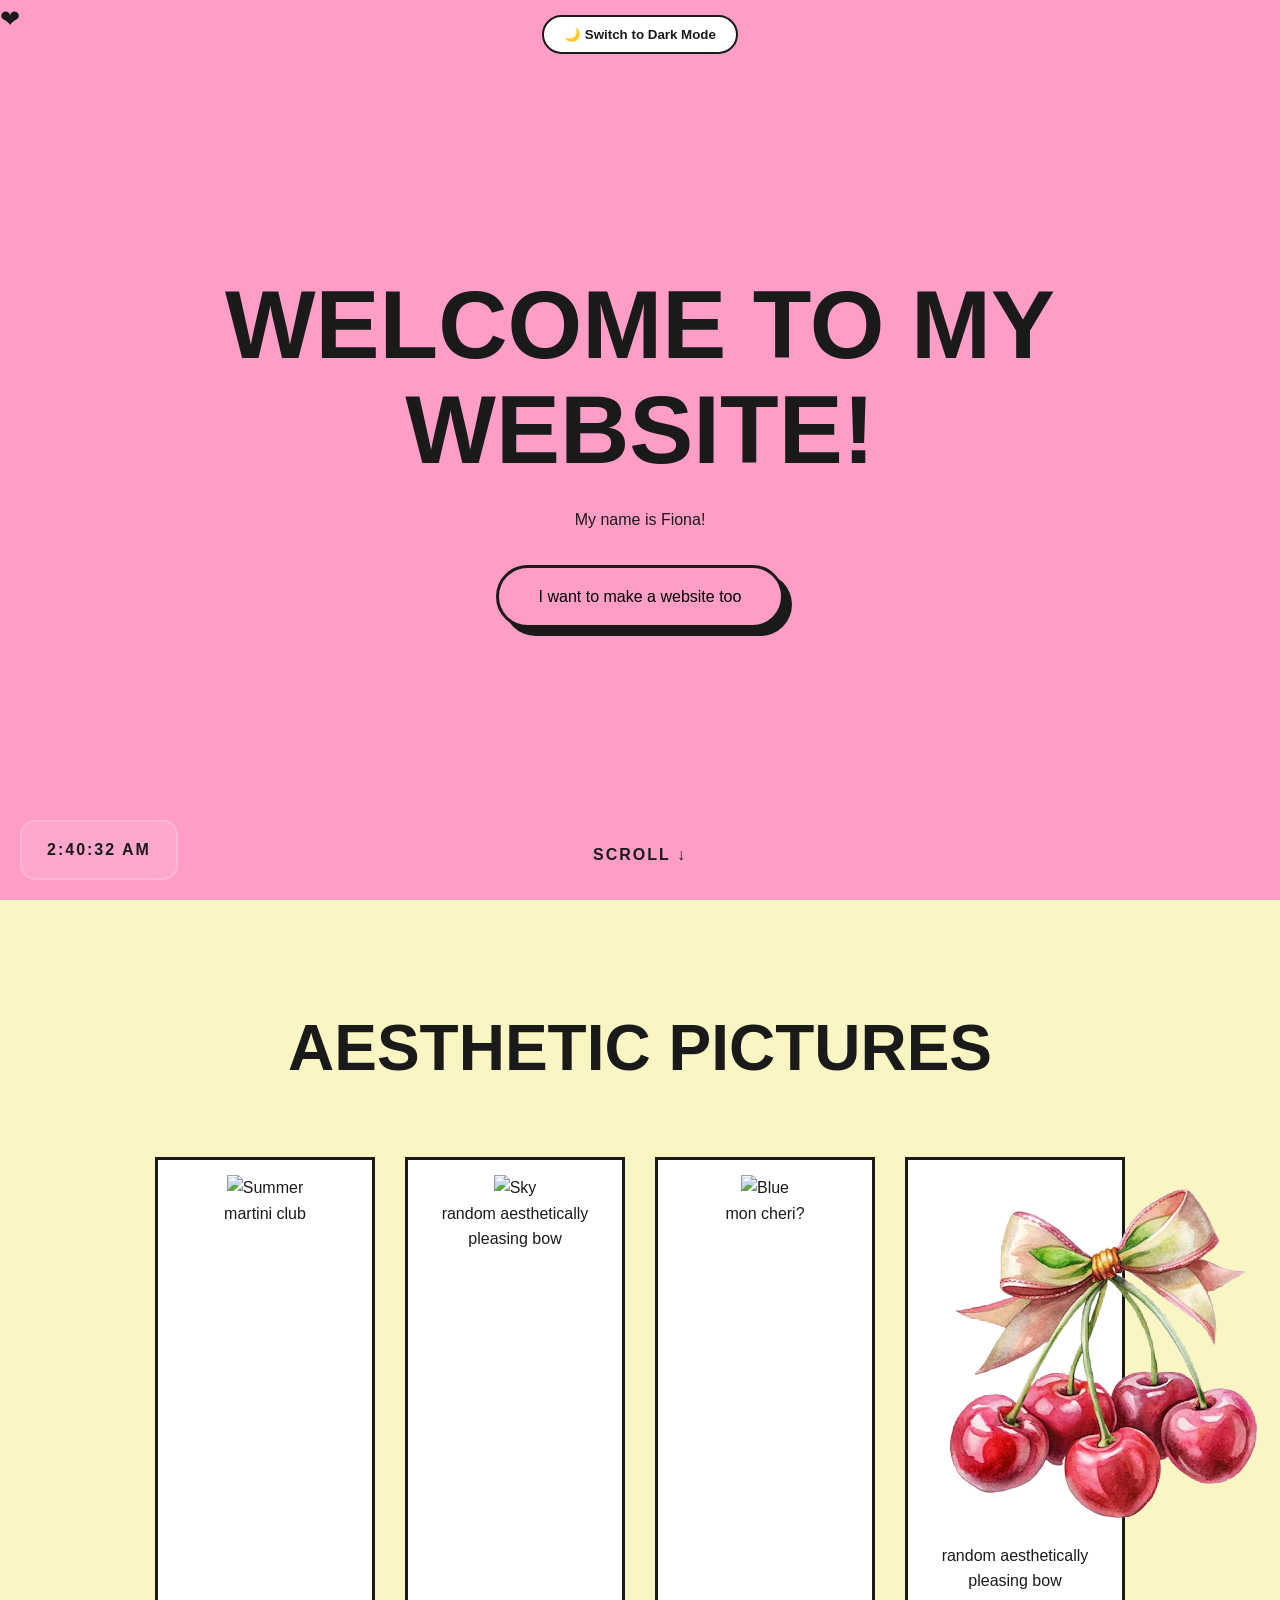
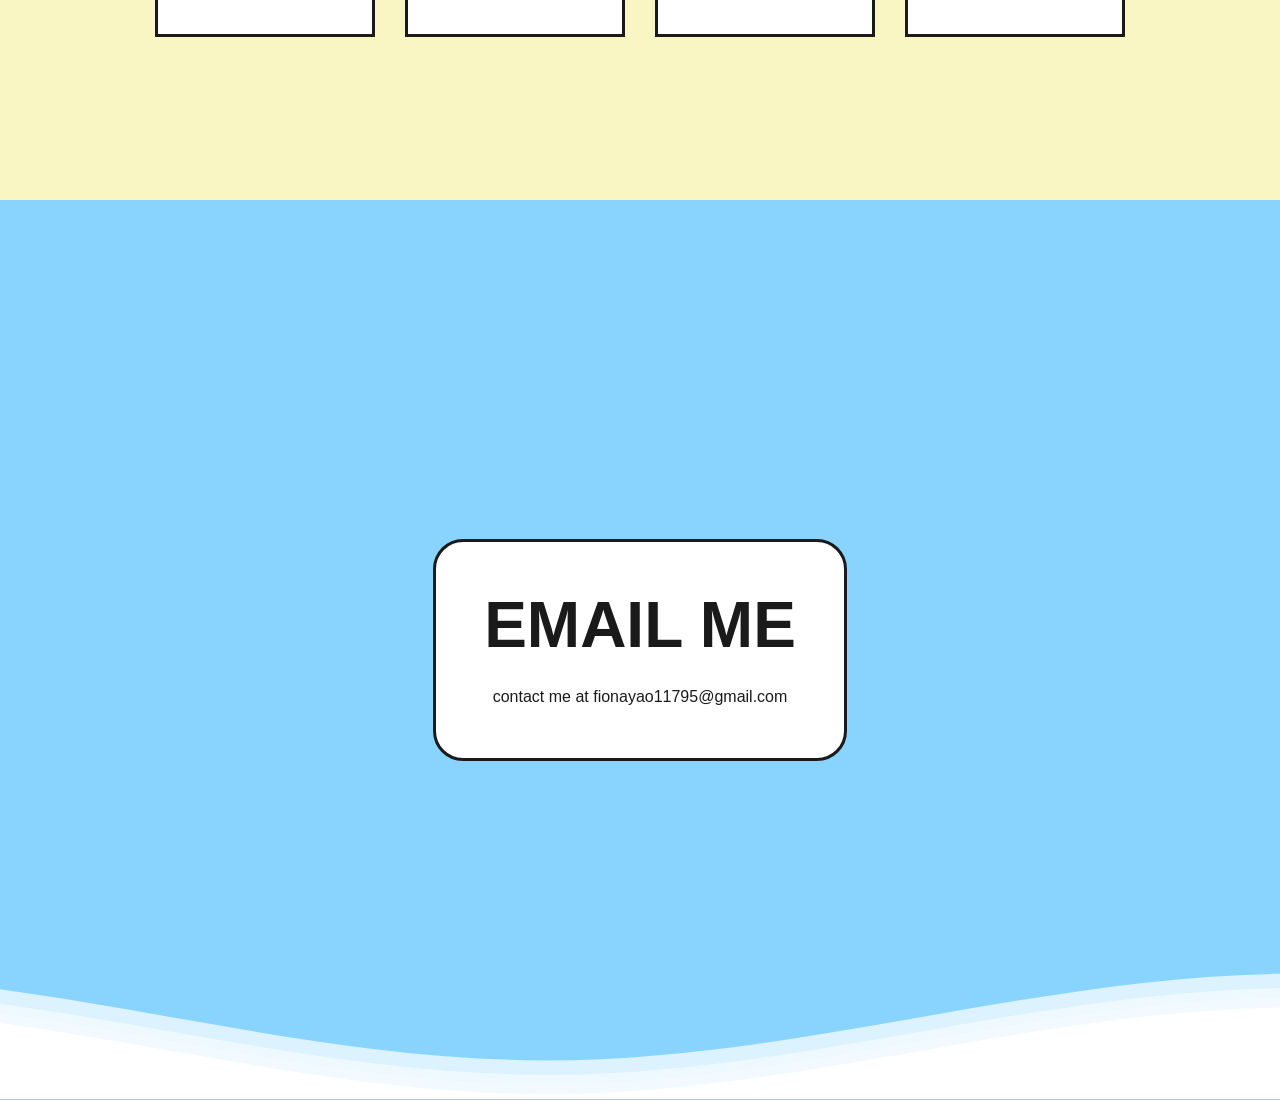
==== commit 6d8943b5: "Update index.html" ====
--- a/index.html
+++ b/index.html
@@ -4,7 +4,7 @@
     <meta charset="UTF-8">
     <title>Fiona's Website</title>
     <link rel="stylesheet" href="style.css">
-    <link rel="icon" type="image/png" href="red_bow_nobg.png">
+    <link rel="icon" type="image/gif" href="___9_-removebg-preview (2).png">
     <style>
     </style>
 </head>
@@ -25,7 +25,7 @@
       <div class="gallery-container">
     <!-- Polaroid 1 -->
     <div class="polaroid tilt-left">
-        <img src="martini.png" alt="Summer">
+        <img src="___9_-removebg-preview (2).png" alt="Summer">
         <p class="caption">martini club</p>
     </div>
 
@@ -37,32 +37,22 @@
 
     <!-- Polaroid 3 -->
     <div class="polaroid tilt-left">
-        <img src="flower.png" alt="Blue">
-        <p class="caption">i ❤︎ flowers</p>
+        <img src="_ (6).jpeg" alt="Blue">
+        <p class="caption">mon cheri?</p>
     </div>
 
-    <!-- Polaroid 4 -->
+     <!-- Polaroid 4 -->
     <div class="polaroid tilt-right">
         <img src="fourcherries_maria_nobg.png" alt="Sky">
-        <p class="caption">cherries - maria</p>
-    </div>
-
+        <p class="caption">random aesthetically pleasing bow</p>
+    </div>      
 </div>
     </section>
-
-    <section class="glass-announcement,bg-pink" data-tilt data-tilt-max="10" data-tilt-speed="400" data-tilt-glare data-tilt-max-glare="0.3">
-  <div class="announcement-content">
-    <span class="badge">Announcements!</span>
-    <h2>-------------------------</h2>
-    <p>no current announcements</p>
-    <button class="glass-btn">Read More</button>
-  </div>
-</section>
 
     <section id="next" class="bg-sky">
         <div class="floating-box">
             <h2>Email me</h2>
-            <p>contact me at fionayao11795@gmail.com for more polaroid photos or to make your own website!</p>
+            <p>contact me at fionayao11795@gmail.com</p>
         </div>
 
         <div class="ocean">
@@ -116,6 +106,5 @@
     item.addEventListener('mouseleave', () => heart.style.fontSize = "24px");
 });
     </script>
-    <script src="https://cdnjs.cloudflare.com"></script>
 </body>
 </html>
--- a/style.css
+++ b/style.css
@@ -260,61 +260,3 @@
     transition: 0.3s cubic-bezier(0.175, 0.885, 0.32, 1.275);
     width: 220px; /* Adjusted size to fit more */
 }
-
-/* Different tilts for variety */
-.tilt-left { transform: rotate(-4deg); }
-.tilt-right { transform: rotate(4deg); }
-
-.polaroid:hover {
-    transform: rotate(0deg) scale(1.1); /* Straightens and grows */
-    box-shadow: 15px 15px 0px var(--sky);
-    z-index: 10; /* Brings the hovered one to the front */
-}
-
-.polaroid img { 
-    width: 100%; 
-    height: 180px; 
-    object-fit: cover; /* Keeps images from looking squished */
-    border: 2px solid var(--dark); 
-}
-.mp3-player {
-  background: rgba(255, 255, 255, 0.1);
-  backdrop-filter: blur(10px);
-  border: 1px solid rgba(255, 255, 255, 0.2);
-  border-radius: 20px;
-  padding: 30px;
-  width: 320px;
-  text-align: center;
-  color: white;
-  box-shadow: 0 8px 32px 0 rgba(31, 38, 135, 0.37);
-}
-
-.track-art {
-  width: 150px;
-  height: 150px;
-  background-image: url('cover.jpg');
-  background-size: cover;
-  margin: 0 auto 20px;
-  border-radius: 50%;
-  box-shadow: 0 0 20px rgba(0,0,0,0.5);
-}
-
-input[type="range"] {
-  width: 100%;
-  cursor: pointer;
-  accent-color: #1db954; /* Branding color */
-}
-
-.buttons button {
-  background: none;
-  border: none;
-  color: white;
-  font-size: 24px;
-  margin: 0 15px;
-  cursor: pointer;
-  transition: transform 0.2s;
-}
-
-.buttons button:hover {
-  transform: scale(1.2);
-}
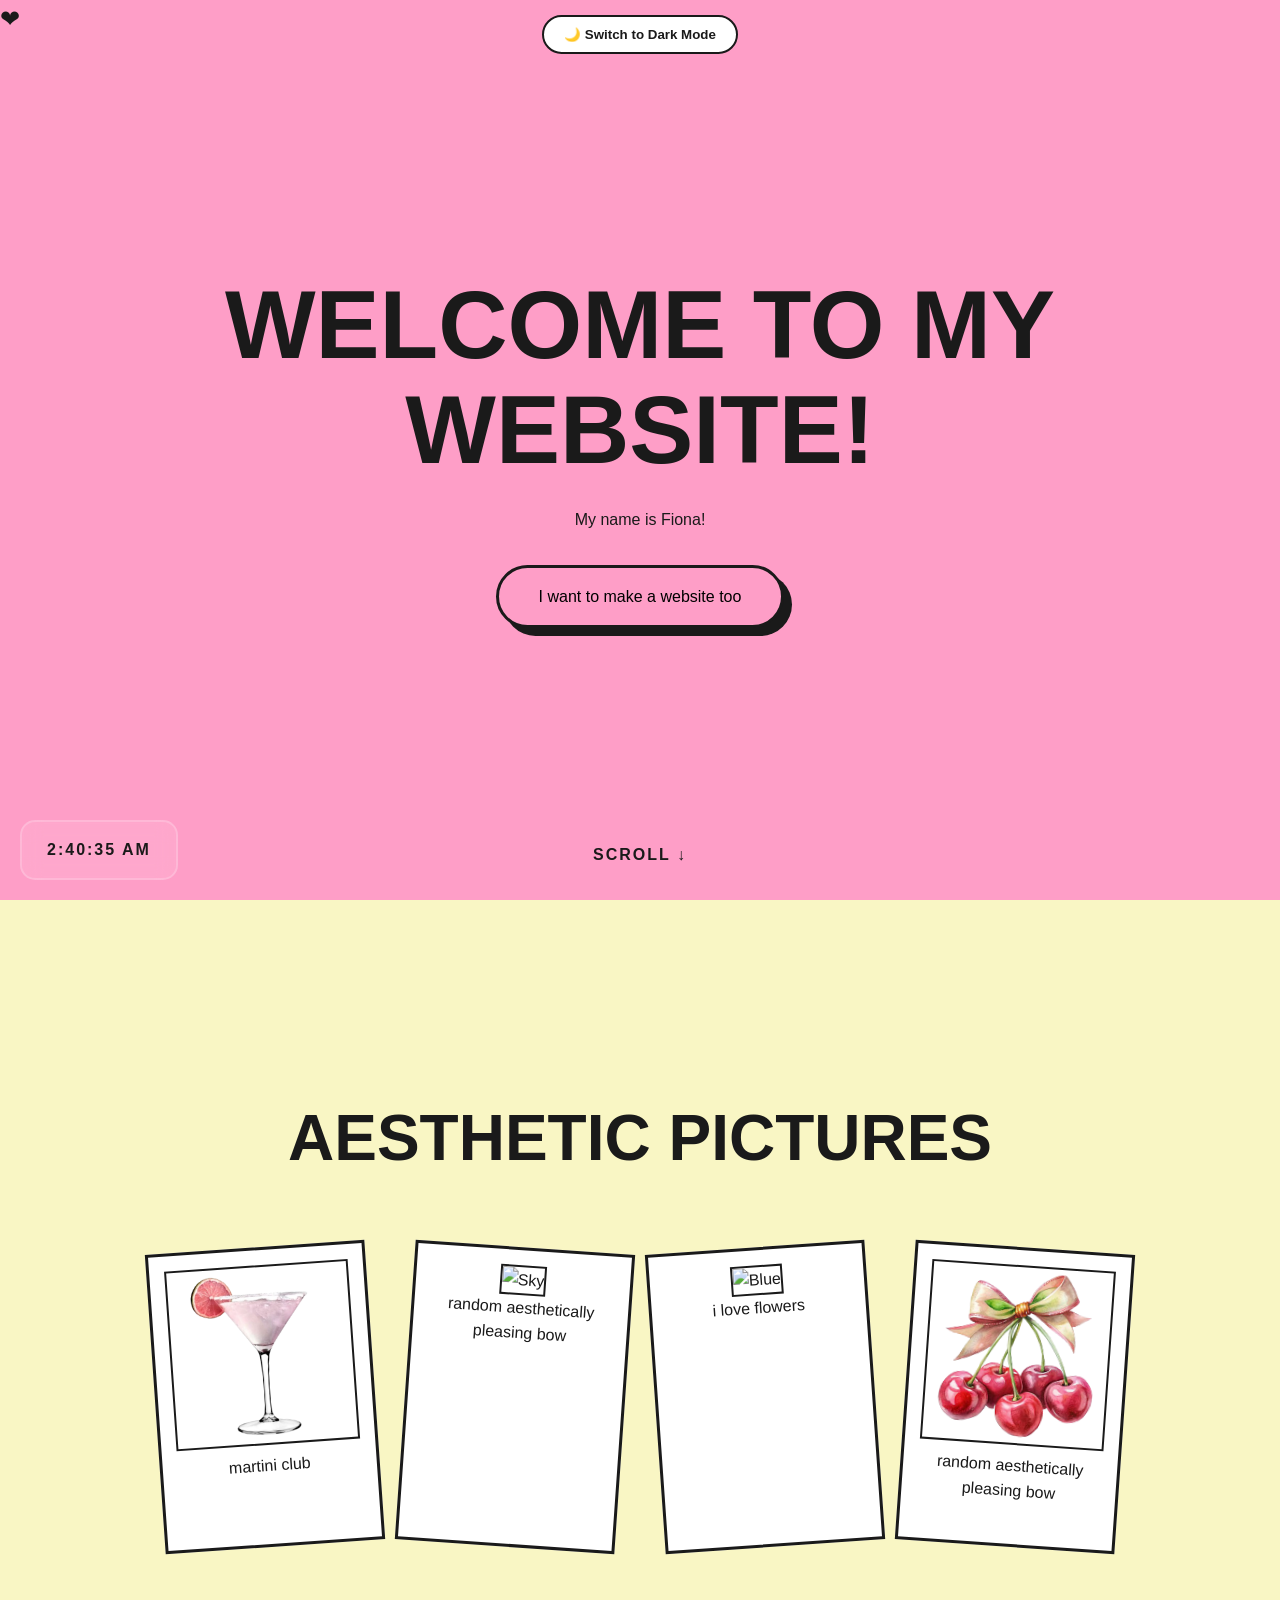
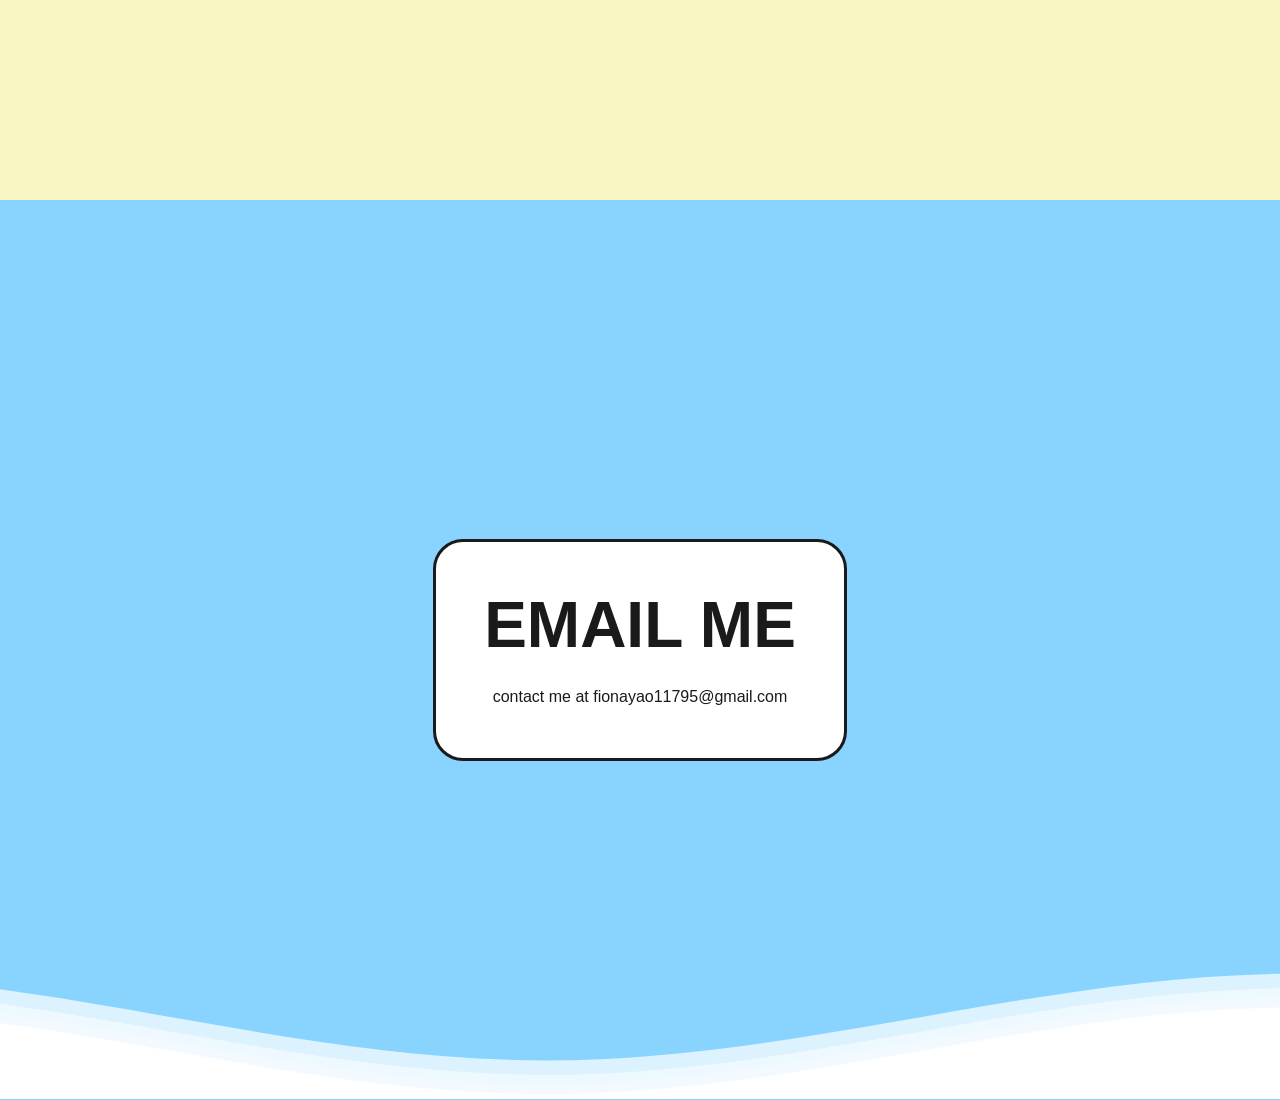
==== commit 8821d5cc: "Update index.html" ====
--- a/index.html
+++ b/index.html
@@ -4,7 +4,7 @@
     <meta charset="UTF-8">
     <title>Fiona's Website</title>
     <link rel="stylesheet" href="style.css">
-    <link rel="icon" type="image/gif" href="___9_-removebg-preview (2).png">
+    <link rel="icon" type="image/png" href="martini.png">
     <style>
     </style>
 </head>
@@ -25,7 +25,7 @@
       <div class="gallery-container">
     <!-- Polaroid 1 -->
     <div class="polaroid tilt-left">
-        <img src="___9_-removebg-preview (2).png" alt="Summer">
+        <img src="martini.png" alt="Summer">
         <p class="caption">martini club</p>
     </div>
 
@@ -37,8 +37,8 @@
 
     <!-- Polaroid 3 -->
     <div class="polaroid tilt-left">
-        <img src="_ (6).jpeg" alt="Blue">
-        <p class="caption">mon cheri?</p>
+        <img src="flower.png" alt="Blue">
+        <p class="caption">i love flowers</p>
     </div>
 
      <!-- Polaroid 4 -->
--- a/style.css
+++ b/style.css
@@ -260,3 +260,20 @@
     transition: 0.3s cubic-bezier(0.175, 0.885, 0.32, 1.275);
     width: 220px; /* Adjusted size to fit more */
 }
+
+/* Different tilts for variety */
+.tilt-left { transform: rotate(-4deg); }
+.tilt-right { transform: rotate(4deg); }
+
+.polaroid:hover {
+    transform: rotate(0deg) scale(1.1); /* Straightens and grows */
+    box-shadow: 15px 15px 0px var(--sky);
+    z-index: 10; /* Brings the hovered one to the front */
+}
+
+.polaroid img { 
+    width: 100%; 
+    height: 180px; 
+    object-fit: cover; /* Keeps images from looking squished */
+    border: 2px solid var(--dark); 
+}
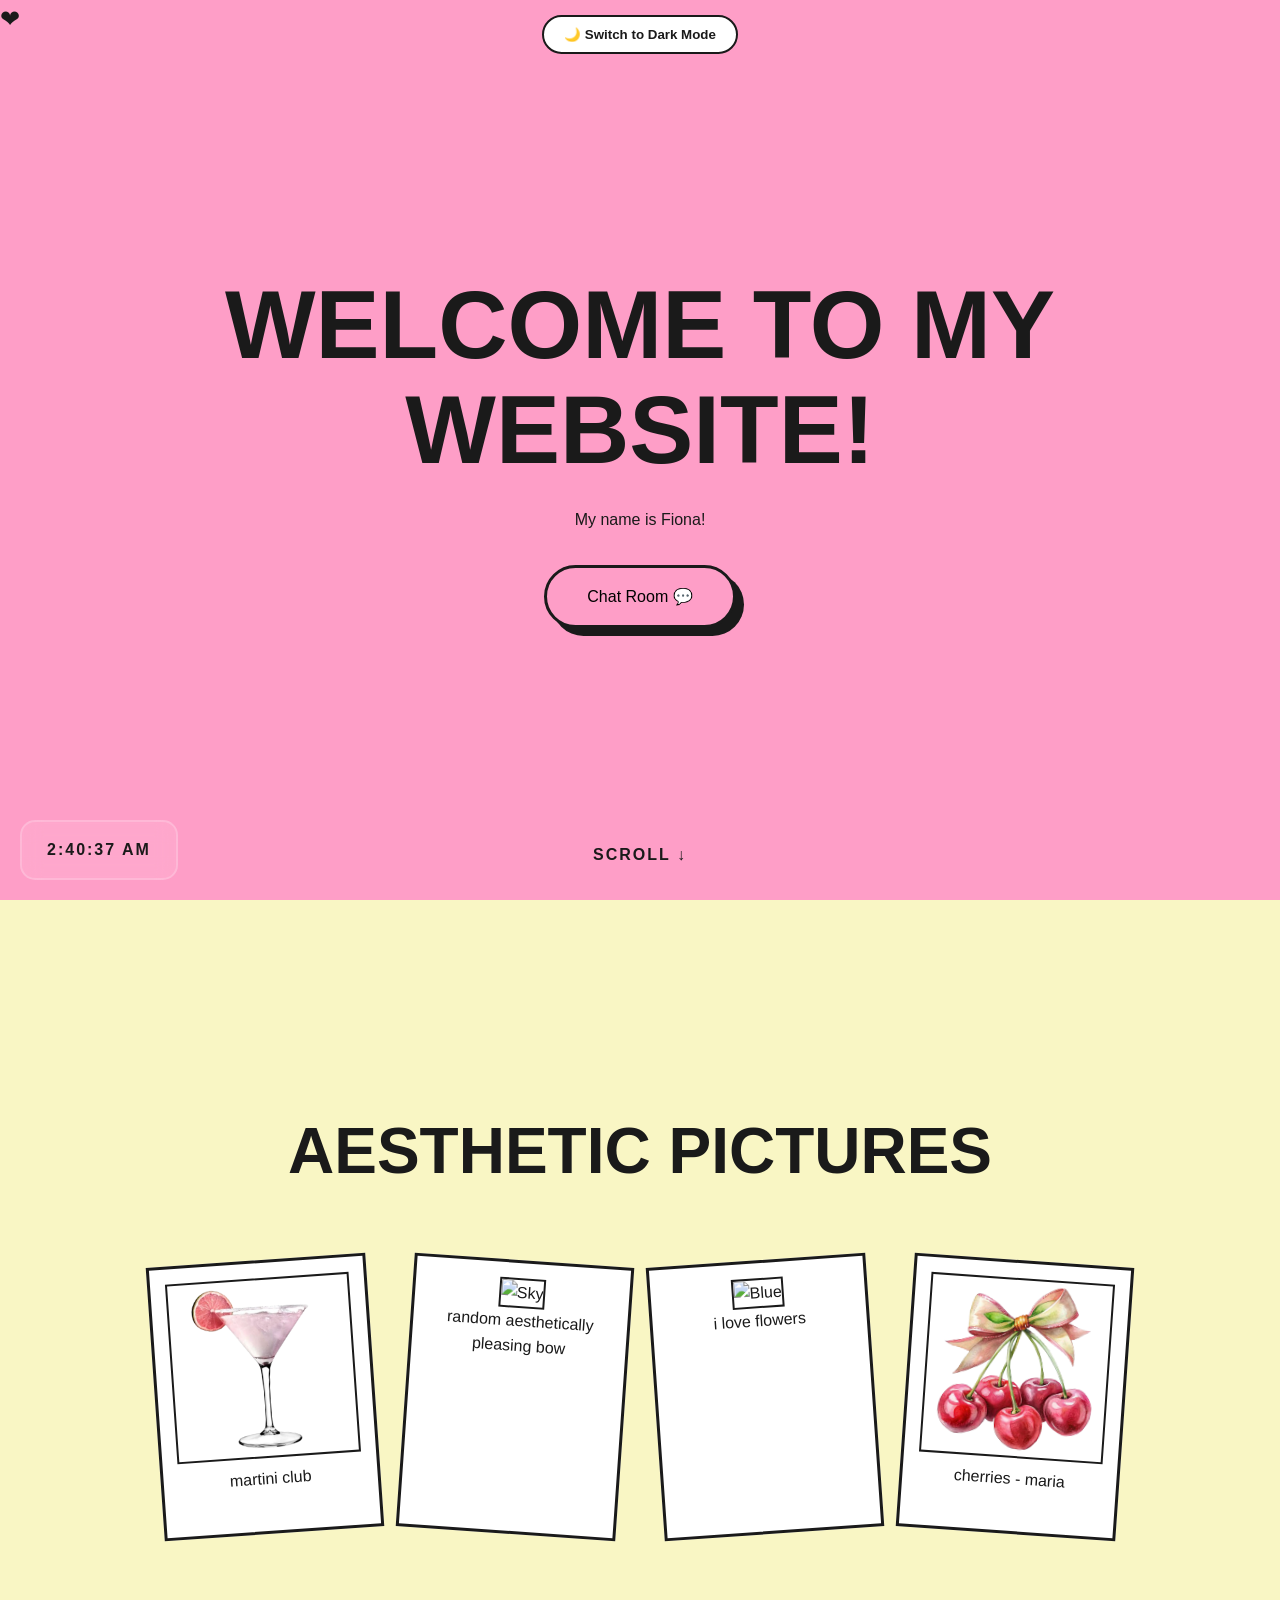
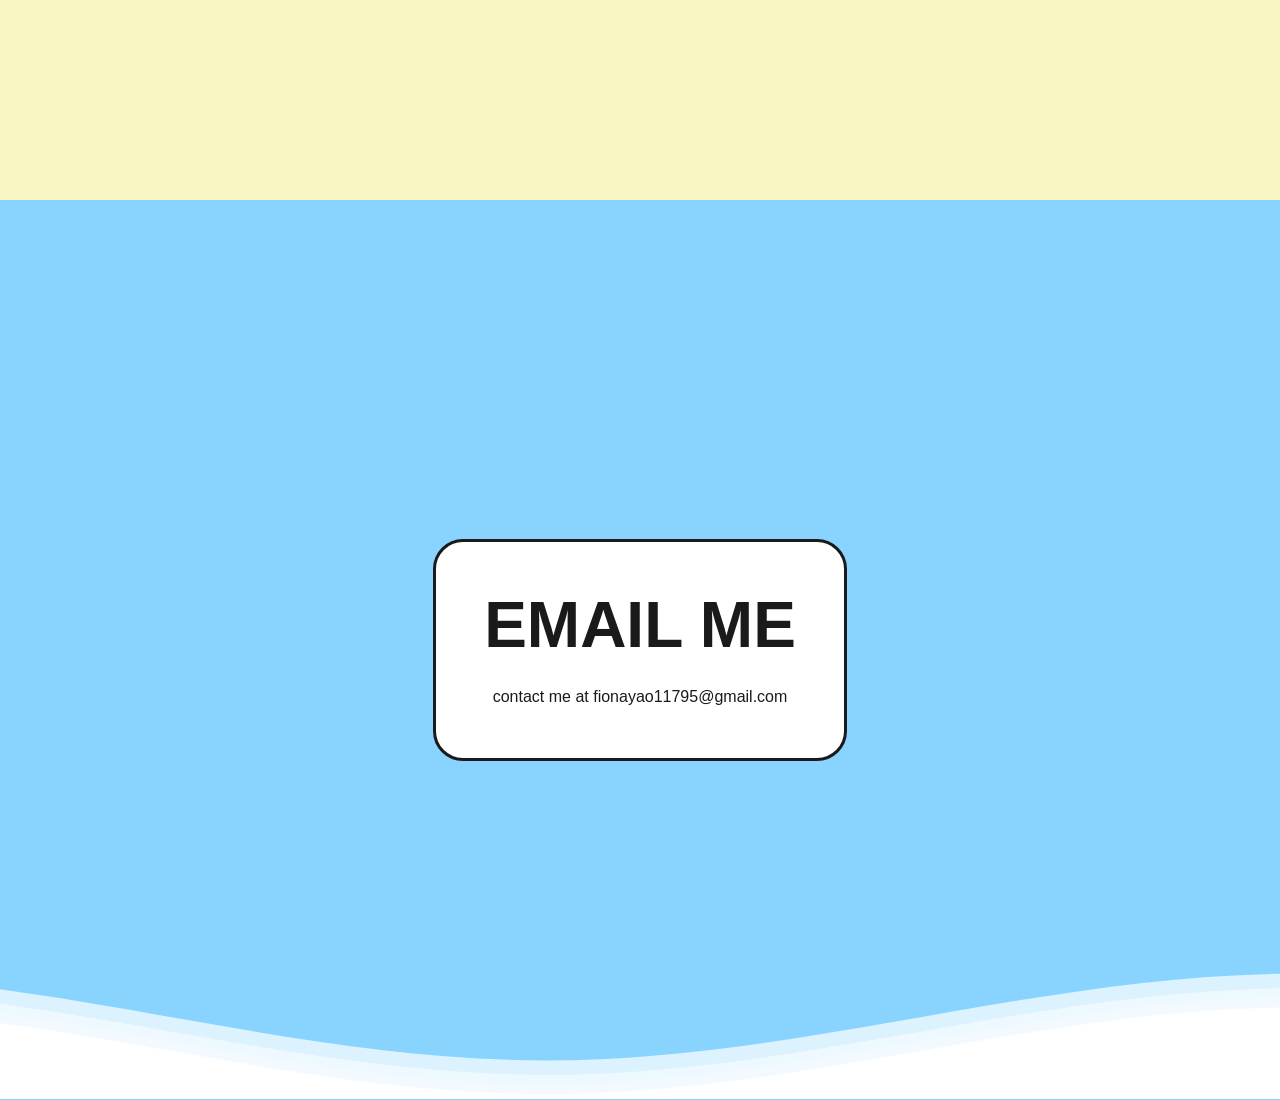
==== commit 059384bb: "Update index.html" ====
--- a/index.html
+++ b/index.html
@@ -17,7 +17,7 @@
     <section class="bg-pink">
         <h1>Welcome to my website!</h1>
         <p>My name is Fiona!</p>
-        <a href="#next" class="btn" style="font-family: Verdana, Geneva, Tahoma, sans-serif;color: black;">I want to make a website too</a>
+        <a href="https://mcchickpea24.github.io/website/chat.html" class="btn" style="font-family: Verdana, Geneva, Tahoma, sans-serif;color: black;">Chat Room 💬</a>
         <div class="scroll-hint">SCROLL ↓</div>
     </section>
     <section>
@@ -44,7 +44,7 @@
      <!-- Polaroid 4 -->
     <div class="polaroid tilt-right">
         <img src="fourcherries_maria_nobg.png" alt="Sky">
-        <p class="caption">random aesthetically pleasing bow</p>
+        <p class="caption">cherries - maria</p>
     </div>      
 </div>
     </section>
